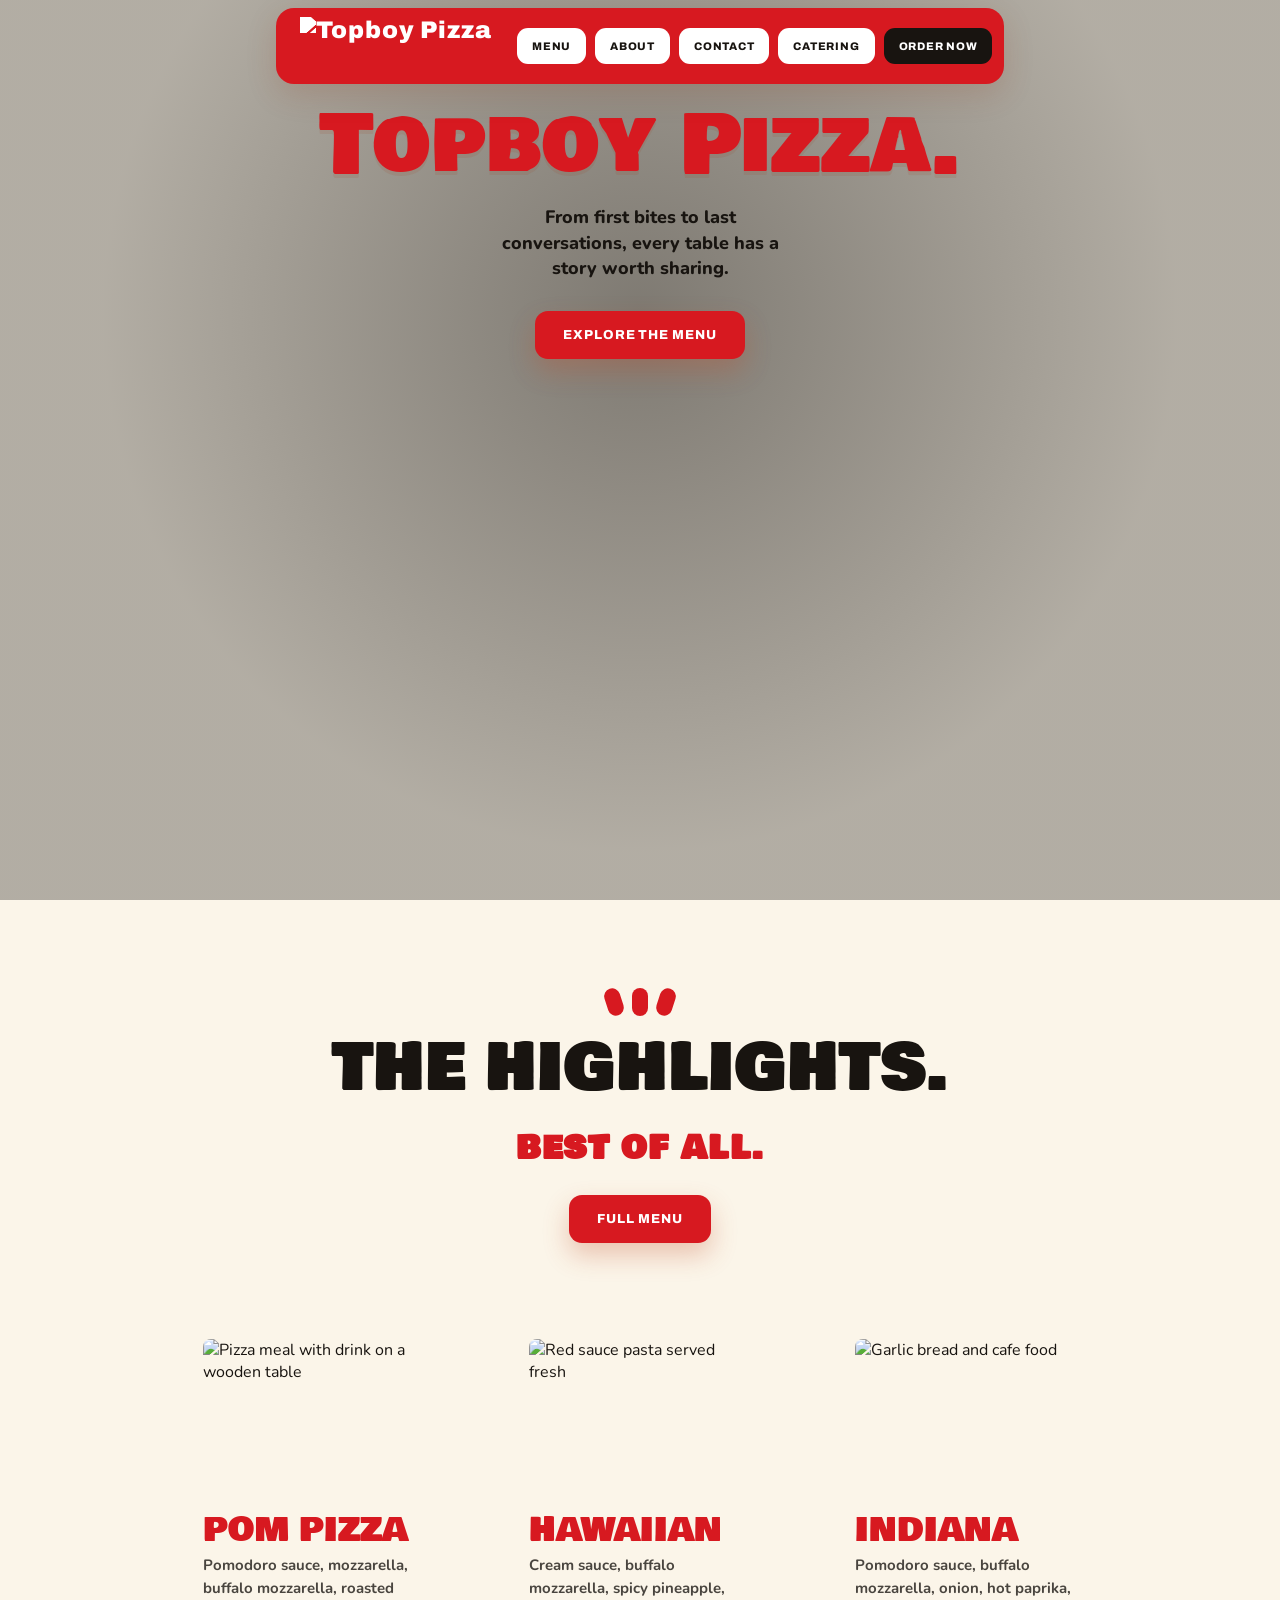
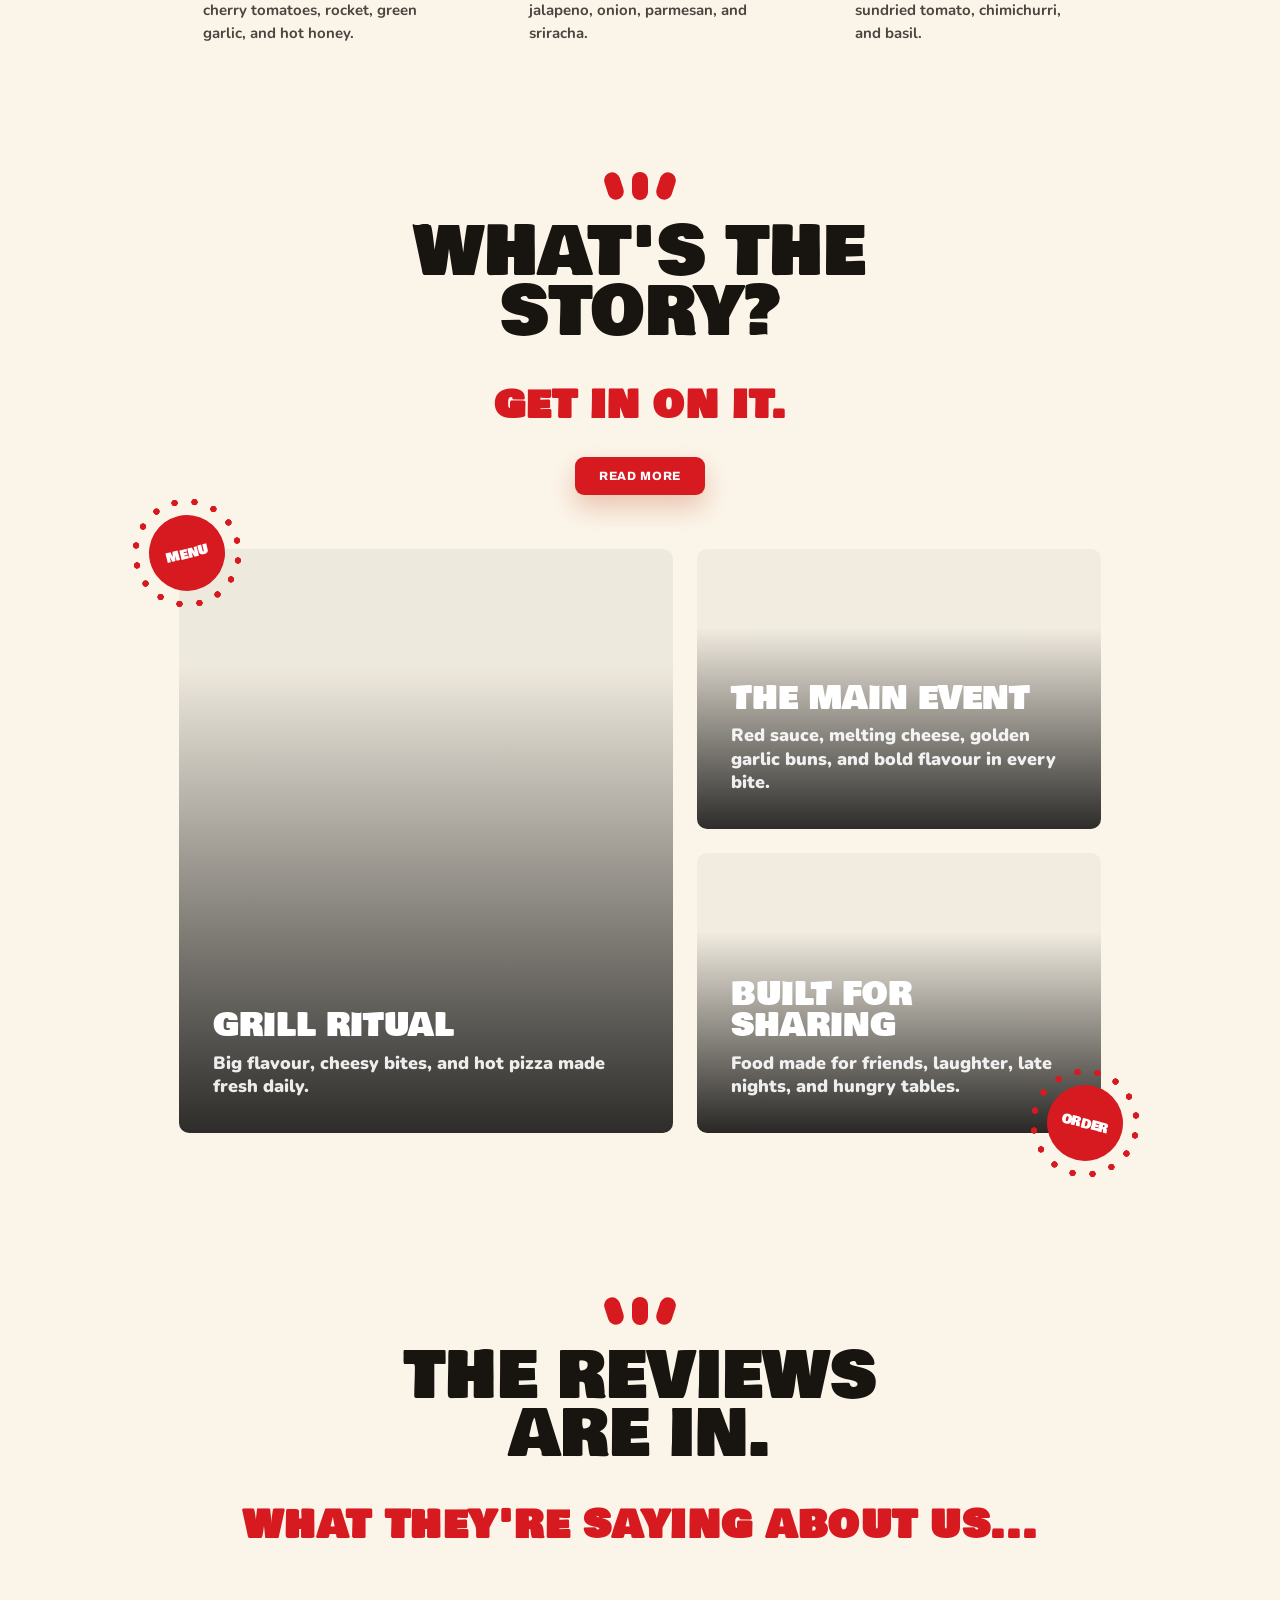
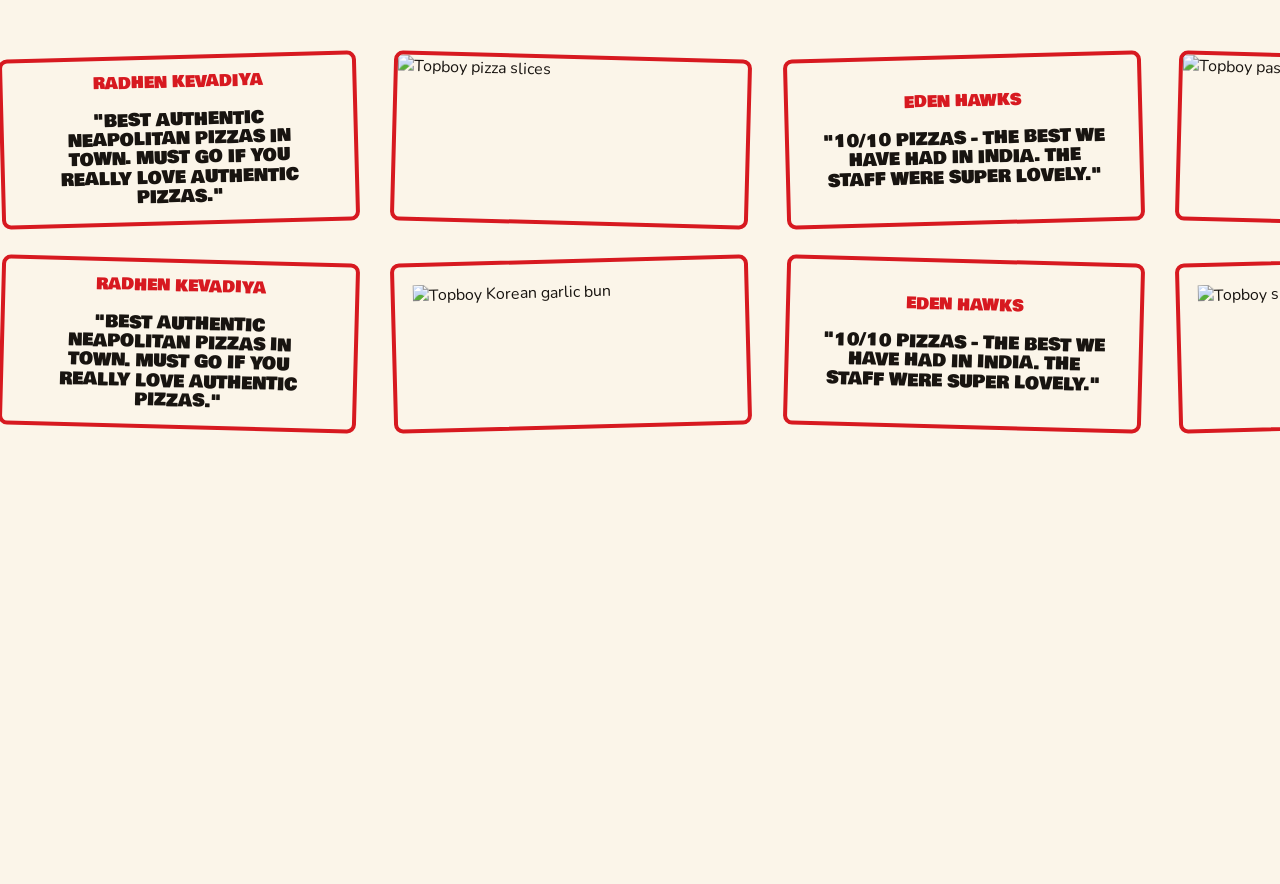
==== index.html @ f0a6d288 "Add files via upload" ====
<!doctype html>
<html lang="en">
  <head>
    <meta charset="utf-8" />
    <meta name="viewport" content="width=device-width, initial-scale=1" />
    <title>Topboy Pizza</title>
    <meta
      name="description"
      content="Topboy Pizza is a playful fast-casual pizza spot serving pizza, pasta, coffee, cheesecake, and garlic buns."
    />
    <link rel="icon" type="image/png" sizes="32x32" href="assets/tb-favicon.png" />
    <link rel="shortcut icon" type="image/png" href="assets/tb-favicon.png" />
    <link rel="apple-touch-icon" sizes="180x180" href="assets/tb-favicon.png" />
    <link rel="preconnect" href="https://fonts.googleapis.com" />
    <link rel="preconnect" href="https://fonts.gstatic.com" crossorigin />
    <link
      href="https://fonts.googleapis.com/css2?family=Archivo:wght@600;700;800;900&family=Bowlby+One+SC&family=Nunito:wght@600;700;800;900&display=swap"
      rel="stylesheet"
    />
    <link rel="preconnect" href="https://images.unsplash.com" />
    <link rel="stylesheet" href="styles.css?v=20260728-1" />
  </head>
  <body>
    <header class="site-header" data-header>
      <nav class="nav-shell" aria-label="Primary navigation">
        <a class="logo" href="#top" aria-label="Topboy Pizza home">
          <img src="assets/tb-logo.png" alt="Topboy Pizza" />
        </a>
        <button class="nav-toggle" type="button" aria-label="Open navigation menu" aria-expanded="false" data-nav-toggle>
          <span></span><span></span><span></span>
        </button>
        <a class="nav-btn" href="menu.html?v=20260605-2">MENU</a>
        <a class="nav-btn" href="about.html?v=20260605-1">ABOUT</a>
        <a class="nav-btn" href="contact.html?v=20260605-1">CONTACT</a>
        <a class="nav-btn" href="catering.html?v=20260606-1">CATERING</a>
        <a class="nav-btn nav-btn-dark" href="#" data-order-choice>ORDER NOW</a>
      </nav>
    </header>

    <main id="top">
      <section class="hero">
        <div class="hero-video" aria-hidden="true">
          <video autoplay muted loop playsinline preload="metadata">
            <source src="assets/pizza-making.mp4" type="video/mp4" />
          </video>
        </div>
        <div class="hero-overlay" aria-hidden="true"></div>
        <h1>Topboy Pizza.</h1>
        <p class="sub">
          From first bites to last conversations, every table has a story worth sharing.
        </p>
        <div class="cta-wrap">
          <a class="btn btn-rust" href="menu.html?v=20260605-2">EXPLORE THE MENU</a>
        </div>

      </section>

      <section class="block" id="menu">
        <div class="head-row reveal">
          <div class="menu-dots" aria-hidden="true"><span></span><span></span><span></span></div>
          <div>
            <h2>The Highlights.</h2>
            <p class="eyebrow">Best Of All.</p>
          </div>
          <a class="btn btn-rust" href="menu.html?v=20260605-2">FULL MENU</a>
        </div>
        <div class="cards">
          <article class="card reveal">
            <img
              class="card-photo"
              src="https://images.unsplash.com/photo-1546833999-b9f581a1996d?auto=format&fit=crop&w=900&q=85"
              alt="Pizza meal with drink on a wooden table"
            />
            <h3>Pom Pizza</h3>
            <p>
              Pomodoro sauce, mozzarella, buffalo mozzarella, roasted cherry
              tomatoes, rocket, green garlic, and hot honey.
            </p>
          </article>
          <article class="card reveal">
            <img
              class="card-photo"
              src="https://images.unsplash.com/photo-1621996346565-e3dbc646d9a9?auto=format&fit=crop&w=900&q=85"
              alt="Red sauce pasta served fresh"
            />
            <h3>Hawaiian</h3>
            <p>
              Cream sauce, buffalo mozzarella, spicy pineapple, jalapeno,
              onion, parmesan, and sriracha.
            </p>
          </article>
          <article class="card reveal">
            <img
              class="card-photo"
              src="https://images.unsplash.com/photo-1587978810177-37d066c36f2c?auto=format&fit=crop&w=900&q=85"
              alt="Garlic bread and cafe food"
            />
            <h3>Indiana</h3>
            <p>
              Pomodoro sauce, buffalo mozzarella, onion, hot paprika, sundried
              tomato, chimichurri, and basil.
            </p>
          </article>
        </div>
      </section>

      <section class="block" id="about">
        <div class="head-row story-heading reveal">
          <div class="menu-dots" aria-hidden="true"><span></span><span></span><span></span></div>
          <div>
            <h2>What's The<br />Story?</h2>
            <p class="eyebrow">Get in on it.</p>
          </div>
          <a class="btn btn-rust" href="#order">READ MORE</a>
        </div>
        <div class="story">
          <article class="tile reveal" data-tile-link="about.html?v=20260605-1" role="link" tabindex="0">
            <a class="story-badge story-badge-menu" href="menu.html?v=20260605-2">MENU</a>
            <h3>Grill Ritual</h3>
            <p>Big flavour, cheesy bites, and hot pizza made fresh daily.</p>
          </article>
          <article class="tile reveal" data-tile-link="about.html?v=20260605-1" role="link" tabindex="0">
            <h3>The Main Event</h3>
            <p>
              Red sauce, melting cheese, golden garlic buns, and bold flavour
              in every bite.
            </p>
          </article>
          <article class="tile reveal" data-tile-link="about.html?v=20260605-1" role="link" tabindex="0">
            <a class="story-badge story-badge-order" href="#" data-order-choice>ORDER</a>
            <h3>Built For Sharing</h3>
            <p>Food made for friends, laughter, late nights, and hungry tables.</p>
          </article>
        </div>
      </section>

      <section class="reviews" id="reviews">
        <div class="inner">
          <div class="head-row reveal">
            <div class="menu-dots" aria-hidden="true"><span></span><span></span><span></span></div>
            <div>
              <h2>The Reviews<br />Are In.</h2>
              <p class="eyebrow">What they're saying about us...</p>
            </div>
          </div>
        </div>
        <div class="review-wall" aria-label="Google customer reviews">
          <div class="review-row review-row-top">
            <article class="review-tile quote-tile tilt-left">
              <div class="review-meta"><span>Radhen Kevadiya</span></div>
              <p>"Best authentic Neapolitan pizzas in town. Must go."</p>
            </article>
            <article class="review-tile image-tile tilt-right">
              <img src="assets/catering-4.jpg" alt="Topboy pizza slices" />
            </article>
            <article class="review-tile quote-tile tilt-left">
              <div class="review-meta"><span>Eden Hawks</span></div>
              <p>"10/10 pizzas - the best we have had in India."</p>
            </article>
            <article class="review-tile image-tile tilt-right">
              <img src="assets/pesto-spaghetti.jpg" alt="Topboy pasta and food" />
            </article>
            <article class="review-tile quote-tile tilt-left" aria-hidden="true">
              <div class="review-meta"><span>Radhen Kevadiya</span></div>
              <p>"Best authentic Neapolitan pizzas in town. Must go."</p>
            </article>
            <article class="review-tile image-tile tilt-right" aria-hidden="true">
              <img src="assets/catering-4.jpg" alt="" />
            </article>
            <article class="review-tile quote-tile tilt-left" aria-hidden="true">
              <div class="review-meta"><span>Eden Hawks</span></div>
              <p>"10/10 pizzas - the best we have had in India."</p>
            </article>
            <article class="review-tile image-tile tilt-right" aria-hidden="true">
              <img src="assets/pesto-spaghetti.jpg" alt="" />
            </article>
          </div>
          <div class="review-row review-row-bottom">
            <article class="review-tile quote-tile tilt-right">
              <div class="review-meta"><span>Neel Makwana</span></div>
              <p>"Pizza was so good and totally worth it. Amazing and fresh."</p>
            </article>
            <article class="review-tile image-tile tilt-left">
              <img src="assets/korean-garlic-bun.png" alt="Topboy Korean garlic bun" />
            </article>
            <article class="review-tile quote-tile tilt-right">
              <div class="review-meta"><span>Subhangi Ghosh</span></div>
              <p>"Good ambience with a good range of fresh pizzas."</p>
            </article>
            <article class="review-tile image-tile tilt-left">
              <img src="assets/sriracha-sando.png" alt="Topboy sriracha sando" />
            </article>
            <article class="review-tile quote-tile tilt-right" aria-hidden="true">
              <div class="review-meta"><span>Neel Makwana</span></div>
              <p>"Pizza was so good and totally worth it. Amazing and fresh."</p>
            </article>
            <article class="review-tile image-tile tilt-left" aria-hidden="true">
              <img src="assets/korean-garlic-bun.png" alt="" />
            </article>
            <article class="review-tile quote-tile tilt-right" aria-hidden="true">
              <div class="review-meta"><span>Subhangi Ghosh</span></div>
              <p>"Good ambience with a good range of fresh pizzas."</p>
            </article>
            <article class="review-tile image-tile tilt-left" aria-hidden="true">
              <img src="assets/sriracha-sando.png" alt="" />
            </article>
          </div>
        </div>
      </section>

      <div class="final-gap" aria-hidden="true"></div>

      <section class="final" id="order">
        <div class="final-copy">
          <h2>What are you<br />waiting for?</h2>
          <p class="eyebrow">We're ready when you are.</p>
          <a class="btn btn-dark" href="#" data-order-choice>ORDER NOW</a>
        </div>
        <address class="contact-info">
          <img class="cta-contact-logo" src="assets/tb-logo.png" alt="Topboy Pizza" />
          <span class="contact-line">
            <svg viewBox="0 0 24 24" aria-hidden="true"><path d="M12 21s7-6.1 7-12A7 7 0 0 0 5 9c0 5.9 7 12 7 12Z"></path><circle cx="12" cy="9" r="2.5"></circle></svg>
            601, 6th Floor, Oz House, Athwalines, Surat, Gujarat 395007
          </span>
          <a class="contact-line" href="tel:+917096951113">
            <svg viewBox="0 0 24 24" aria-hidden="true"><path d="M22 16.9v3a2 2 0 0 1-2.2 2 19.8 19.8 0 0 1-8.6-3.1 19.4 19.4 0 0 1-6-6A19.8 19.8 0 0 1 2.1 4.2 2 2 0 0 1 4.1 2h3a2 2 0 0 1 2 1.7c.1 1 .4 2 .7 2.8a2 2 0 0 1-.5 2.1L8.1 9.9a16 16 0 0 0 6 6l1.3-1.3a2 2 0 0 1 2.1-.5c.9.3 1.8.6 2.8.7a2 2 0 0 1 1.7 2Z"></path></svg>
            070969 51113
          </a>
          <a class="contact-line" href="mailto:hello@topboypizza.com">
            <svg viewBox="0 0 24 24" aria-hidden="true"><path d="M4 4h16a2 2 0 0 1 2 2v12a2 2 0 0 1-2 2H4a2 2 0 0 1-2-2V6a2 2 0 0 1 2-2Z"></path><path d="m22 7-10 6L2 7"></path></svg>
            hello@topboypizza.com
          </a>
        </address>
        <div class="social-links" aria-label="Social links">
          <a href="https://www.instagram.com/topboypizzza.srt?igsh=MWt4dGN5dWxiZ2I4dw==" target="_blank" rel="noopener noreferrer" aria-label="Instagram">
            <svg viewBox="0 0 24 24" aria-hidden="true">
              <rect x="3" y="3" width="18" height="18" rx="5"></rect>
              <circle cx="12" cy="12" r="4"></circle>
              <circle cx="17.5" cy="6.5" r="1"></circle>
            </svg>
          </a>
          <a href="https://wa.me/917096951113" target="_blank" rel="noopener noreferrer" aria-label="WhatsApp">
            <svg viewBox="0 0 24 24" aria-hidden="true">
              <path d="M12 2a9.8 9.8 0 0 0-8.4 14.8L2.4 22l5.4-1.2A9.8 9.8 0 1 0 12 2Zm5.3 14.1c-.2.6-1.2 1.1-1.7 1.2-.5.1-1.1.2-3.3-.7-2.8-1.1-4.6-3.9-4.7-4.1-.1-.1-1.1-1.5-1.1-2.9 0-1.3.7-2 1-2.2.2-.2.5-.3.8-.3h.6c.2 0 .4 0 .6.5.2.6.8 2 .9 2.1.1.2.1.4 0 .6-.1.2-.2.3-.4.5l-.3.4c-.1.1-.3.3-.1.6.2.3.8 1.3 1.7 2.1 1.2 1 2.1 1.3 2.4 1.5.3.1.5.1.7-.1.2-.2.8-.9 1-1.2.2-.3.4-.2.7-.1.3.1 1.8.8 2.1 1 .3.1.5.2.6.4 0 .1 0 .6-.2 1.2Z"></path>
            </svg>
          </a>
        </div>
        <p class="final-copyright">© 2026 Topboy Pizza. All rights reserved.</p>
      </section>
    </main>

    <script src="script.js?v=20260710-2"></script>
  </body>
</html>
---- styles.css ----
﻿:root {
  --cream: #fbf5e9;
  --rust: #d71920;
  --rust-dark: #a80f16;
  --ink: #181410;
  --badge: #f4cab8;
  --white: #ffffff;
  --card: #f3e9d6;
  --hero-height: 100vh;
  --final-height: 100vh;
}

* {
  box-sizing: border-box;
  margin: 0;
  padding: 0;
}

html {
  scroll-behavior: smooth;
}

body {
  overflow-x: hidden;
  background: var(--cream);
  color: var(--ink);
  font-family: "Nunito", Arial, sans-serif;
}

main {
  overflow-x: clip;
}

a {
  color: inherit;
  text-decoration: none;
}

img {
  display: block;
}

.site-header {
  position: fixed;
  z-index: 60;
  top: 0;
  left: 0;
  width: 100%;
  display: flex;
  justify-content: center;
  padding: 8px 16px 0;
  transform: translateY(0);
  transition: transform 260ms ease;
}

.site-header.is-hidden {
  transform: translateY(-120%);
}

.nav-shell {
  display: flex;
  align-items: center;
  gap: 9px;
  padding: 9px 12px;
  border-radius: 18px;
  background: var(--rust);
  box-shadow: 0 10px 30px rgba(150, 60, 30, 0.18);
}

.logo,
.foot-logo {
  color: var(--white);
  font-family: "Archivo", Arial, sans-serif;
  font-size: clamp(18px, 2.2vw, 24px);
  font-weight: 900;
  letter-spacing: 0.04em;
}

.logo {
  display: flex;
  min-width: 86px;
  align-items: center;
  justify-content: center;
  padding: 0 16px 0 12px;
}

.logo img {
  display: block;
  width: auto;
  height: 58px;
  object-fit: contain;
  filter: brightness(0) invert(1);
}

.nav-btn,
.btn {
  display: inline-flex;
  align-items: center;
  justify-content: center;
  border: 0;
  cursor: pointer;
  font-family: "Archivo", Arial, sans-serif;
  font-weight: 800;
  letter-spacing: 0.07em;
  transition: transform 180ms ease, box-shadow 180ms ease, background 180ms ease;
}

.nav-btn {
  min-height: 36px;
  padding: 0 15px;
  border-radius: 11px;
  background: var(--white);
  color: var(--ink);
  font-size: 11px;
}

.nav-btn:hover,
.btn:hover {
  transform: translateY(-3px);
}

.nav-btn-dark {
  background: var(--ink);
  color: var(--white);
}

.nav-btn-dark:hover,
.btn-dark:hover {
  background: #000;
}

.nav-toggle {
  display: none;
  width: 42px;
  height: 36px;
  align-content: center;
  gap: 3px;
  place-items: center;
  border: 0;
  border-radius: 11px;
  background: var(--white);
  color: var(--ink);
  cursor: pointer;
}

.nav-toggle span {
  display: block;
  width: 18px;
  height: 3px;
  border-radius: 999px;
  background: currentColor;
  transition: transform 180ms ease, opacity 180ms ease;
}

.site-header.is-menu-open .nav-toggle span:nth-child(1) {
  transform: translateY(6px) rotate(45deg);
}

.site-header.is-menu-open .nav-toggle span:nth-child(2) {
  opacity: 0;
}

.site-header.is-menu-open .nav-toggle span:nth-child(3) {
  transform: translateY(-6px) rotate(-45deg);
}

.hero {
  position: fixed;
  z-index: 1;
  inset: 0 0 auto;
  width: 100%;
  min-height: 100vh;
  height: var(--hero-height);
  overflow: hidden;
  padding: 108px 20px 28px;
  text-align: center;
}

.hero.is-past {
  visibility: hidden;
}

.block,
.reviews,
.final,
.site-footer {
  position: relative;
  z-index: 2;
}

.hero + .block {
  margin-top: var(--hero-height);
}

.block,
.final {
  background: var(--cream);
}

#about {
  padding-top: 16px;
}

.hero > :not(.hero-video, .hero-overlay) {
  position: relative;
  z-index: 3;
}

.hero-video,
.hero-overlay {
  position: absolute;
  inset: 0;
}

.hero-video {
  z-index: 0;
  overflow: hidden;
  background: var(--ink);
  pointer-events: none;
}

.hero-video video {
  position: absolute;
  inset: 0;
  width: 100%;
  height: 100%;
  object-fit: cover;
}

.hero-overlay {
  z-index: 1;
  background:
    radial-gradient(circle at 50% 35%, rgba(251, 245, 233, 0.28), rgba(251, 245, 233, 0.58) 62%),
    rgba(251, 245, 233, 0.24);
}

.badge {
  display: inline-flex;
  align-items: center;
  gap: 8px;
  padding: 9px 16px;
  border-radius: 30px;
  background: var(--badge);
  color: var(--rust);
  font-family: "Archivo", Arial, sans-serif;
  font-size: 13px;
  font-weight: 800;
  letter-spacing: 0.08em;
}

h1,
h2,
h3 {
  font-family: "Bowlby One SC", Impact, sans-serif;
  font-weight: 400;
  letter-spacing: 0;
}

.hero h1 {
  max-width: 100%;
  margin: 0 auto;
  color: var(--rust);
  font-size: clamp(34px, 7vw, 82px);
  line-height: 0.92;
  white-space: nowrap;
  text-shadow: 0 4px 0 rgba(165, 63, 31, 0.12);
}

.sub {
  max-width: 26ch;
  margin: 22px auto 0;
  font-size: clamp(14px, 1.6vw, 18px);
  font-weight: 800;
  line-height: 1.4;
}

.cta-wrap {
  display: flex;
  flex-direction: column;
  align-items: center;
  gap: 16px;
  margin-top: 30px;
}

.btn {
  min-height: 48px;
  padding: 0 28px;
  border-radius: 13px;
  font-size: 13px;
}

.btn-dark {
  background: var(--ink);
  color: var(--white);
  box-shadow: 0 12px 26px rgba(20, 16, 10, 0.22);
}

.btn-rust {
  background: var(--rust);
  color: var(--white);
  box-shadow: 0 12px 26px rgba(194, 80, 43, 0.3);
}

.btn-rust:hover {
  background: var(--rust-dark);
}

.psst {
  display: flex;
  align-items: center;
  justify-content: center;
  gap: 18px;
  margin-top: 26px;
  color: #c9b79c;
  font-family: "Bowlby One SC", Impact, sans-serif;
  font-size: 15px;
  letter-spacing: 0.12em;
}

.psst span {
  animation: nudge 1.4s ease-in-out infinite;
}

@keyframes nudge {
  50% {
    transform: translateY(4px);
  }
}

.block {
  width: 100%;
  max-width: none;
  margin: 0 auto;
  padding: 88px 0;
}

.head-row {
  display: flex;
  flex-direction: column;
  align-items: center;
  justify-content: center;
  gap: 22px;
  margin-bottom: 72px;
  text-align: center;
}

.head-row h2 {
  color: var(--ink);
  font-size: clamp(44px, 5vw, 72px);
  line-height: 0.95;
  text-transform: uppercase;
}

.eyebrow {
  margin-top: 24px;
  color: var(--rust);
  font-family: "Bowlby One SC", Impact, sans-serif;
  font-size: clamp(24px, 2.5vw, 36px);
  font-weight: 900;
  letter-spacing: 0.04em;
  opacity: 1;
  text-transform: uppercase;
}

.menu-dots {
  display: flex;
  gap: 10px;
  justify-content: center;
}

.menu-dots span {
  width: 16px;
  height: 28px;
  border-radius: 999px;
  background: var(--rust);
}

.menu-dots span:nth-child(1) {
  transform: rotate(-18deg);
}

.menu-dots span:nth-child(3) {
  transform: rotate(18deg);
}

.story-heading {
  margin-bottom: 54px;
}

.story-heading h2 {
  font-size: clamp(42px, 5.2vw, 68px);
  line-height: 0.9;
}

.story-heading .eyebrow {
  margin-top: 34px;
  font-size: clamp(24px, 3vw, 38px);
}

.story-heading .btn {
  min-height: 38px;
  padding: 0 24px;
  border-radius: 9px;
  font-size: 12px;
}

.cards {
  display: grid;
  grid-template-columns: repeat(3, 1fr);
  gap: 56px;
  padding: 0 min(14vw, 230px);
}

.card {
  min-width: 0;
  padding: 24px;
  border-radius: 12px;
  background: transparent;
  transition: transform 250ms ease, box-shadow 250ms ease;
}

.card:hover,
.tile:hover {
  transform: translateY(-8px);
  box-shadow: none;
}

.card:nth-child(2) {
  padding: 24px;
  border-radius: 12px 12px 0 0;
  background: transparent;
}

.card:hover {
  background: #f2d2c4;
}

.card-photo {
  width: 100%;
  aspect-ratio: 1.5;
  border-radius: 8px;
  object-fit: cover;
}

.card h3 {
  margin: 28px 0 8px;
  color: var(--rust);
  font-size: clamp(26px, 2.6vw, 38px);
  line-height: 0.95;
  text-transform: uppercase;
}

.card p,
.tile p,
.rev-card p {
  font-size: 15px;
  font-weight: 700;
  line-height: 1.5;
  opacity: 0.78;
}

.story {
  display: grid;
  grid-template-columns: minmax(0, 1.1fr) minmax(0, 0.9fr);
  grid-template-rows: repeat(2, minmax(280px, 1fr));
  gap: 24px;
  padding: 0 min(14vw, 230px);
  overflow: visible;
}

.tile {
  position: relative;
  display: flex;
  min-height: 0;
  flex-direction: column;
  justify-content: flex-end;
  overflow: visible;
  padding: 34px;
  border-radius: 10px;
  color: var(--white);
  transition: transform 250ms ease, box-shadow 250ms ease;
}

.tile[data-tile-link] {
  cursor: pointer;
}

.tile:nth-child(1) {
  grid-row: 1 / span 2;
  background:
    linear-gradient(180deg, rgba(0, 0, 0, 0.05) 20%, rgba(0, 0, 0, 0.82) 100%),
    url("https://images.unsplash.com/photo-1610614819513-58e34989848b?auto=format&fit=crop&w=1200&q=85") center/cover;
}

.tile::after {
  position: absolute;
  inset: 0;
  z-index: 0;
  content: "";
  border-radius: inherit;
  pointer-events: none;
}

.tile > :not(.story-badge) {
  position: relative;
  z-index: 1;
}

.tile:nth-child(2) {
  background:
    linear-gradient(180deg, rgba(0, 0, 0, 0.04) 28%, rgba(0, 0, 0, 0.82) 100%),
    url("assets/catering-1.jpg") center/cover;
}

.tile:nth-child(3) {
  background:
    linear-gradient(180deg, rgba(0, 0, 0, 0.04) 28%, rgba(0, 0, 0, 0.84) 100%),
    url("https://images.unsplash.com/photo-1519671482749-fd09be7ccebf?auto=format&fit=crop&w=900&q=85") center/cover;
}

.story-badge {
  position: absolute;
  z-index: 4;
  display: grid;
  width: 76px;
  height: 76px;
  place-items: center;
  border-radius: 50%;
  background: var(--rust);
  color: var(--white);
  font-family: "Bowlby One SC", Impact, sans-serif;
  font-size: 13px;
  line-height: 1;
  transform: rotate(-14deg);
  transition: scale 220ms ease, filter 220ms ease;
}

.story-badge::before {
  position: absolute;
  z-index: -1;
  inset: -18px;
  content: "";
  border-radius: 50%;
  background:
    radial-gradient(circle at 50% 4%, var(--rust) 0 3px, transparent 3.5px),
    radial-gradient(circle at 67.5% 7.5%, var(--rust) 0 3px, transparent 3.5px),
    radial-gradient(circle at 82.4% 17.6%, var(--rust) 0 3px, transparent 3.5px),
    radial-gradient(circle at 92.5% 32.5%, var(--rust) 0 3px, transparent 3.5px),
    radial-gradient(circle at 96% 50%, var(--rust) 0 3px, transparent 3.5px),
    radial-gradient(circle at 92.5% 67.5%, var(--rust) 0 3px, transparent 3.5px),
    radial-gradient(circle at 82.4% 82.4%, var(--rust) 0 3px, transparent 3.5px),
    radial-gradient(circle at 67.5% 92.5%, var(--rust) 0 3px, transparent 3.5px),
    radial-gradient(circle at 50% 96%, var(--rust) 0 3px, transparent 3.5px),
    radial-gradient(circle at 32.5% 92.5%, var(--rust) 0 3px, transparent 3.5px),
    radial-gradient(circle at 17.6% 82.4%, var(--rust) 0 3px, transparent 3.5px),
    radial-gradient(circle at 7.5% 67.5%, var(--rust) 0 3px, transparent 3.5px),
    radial-gradient(circle at 4% 50%, var(--rust) 0 3px, transparent 3.5px),
    radial-gradient(circle at 7.5% 32.5%, var(--rust) 0 3px, transparent 3.5px),
    radial-gradient(circle at 17.6% 17.6%, var(--rust) 0 3px, transparent 3.5px),
    radial-gradient(circle at 32.5% 7.5%, var(--rust) 0 3px, transparent 3.5px);
  animation: badge-spin 18s linear infinite;
}

.story-badge:hover {
  scale: 1.08;
  filter: drop-shadow(0 12px 18px rgba(24, 20, 16, 0.18));
}

@keyframes badge-spin {
  to {
    transform: rotate(360deg);
  }
}

.story-badge-menu {
  top: -34px;
  left: -30px;
}

.story-badge-order {
  right: -22px;
  bottom: -28px;
  transform: rotate(14deg);
}

.tile h3 {
  margin-bottom: 10px;
  color: var(--white);
  font-size: clamp(28px, 2.5vw, 38px);
  line-height: 0.98;
  text-transform: uppercase;
}

.tile p {
  max-width: 520px;
  color: var(--white);
  font-size: clamp(15px, 1.4vw, 20px);
  font-weight: 900;
  line-height: 1.32;
  opacity: 0.9;
}

.reviews {
  overflow: hidden;
  padding: 76px 0 64px;
  background: var(--cream);
  color: var(--ink);
}

.reviews .inner {
  width: 100%;
  max-width: none;
  margin: 0 auto;
  padding: 0;
}

.reviews h2 {
  color: var(--ink);
  font-size: clamp(42px, 5vw, 68px);
  line-height: 0.9;
}

.reviews .eyebrow {
  color: var(--rust);
  margin-top: 34px;
  font-size: clamp(24px, 3vw, 38px);
}

.reviews .btn {
  min-height: 38px;
  padding: 0 24px;
  border-radius: 9px;
  font-size: 12px;
}

.review-wall {
  display: grid;
  gap: 34px;
  overflow: hidden;
  padding: 28px 0 14px;
}

.review-row {
  display: flex;
  width: max-content;
  gap: 34px;
  animation: review-scroll 34s linear infinite;
}

.review-row-bottom {
  animation-direction: reverse;
  animation-duration: 40s;
}

.review-tile {
  width: clamp(320px, 28vw, 470px);
  height: 170px;
  flex: 0 0 auto;
  overflow: hidden;
  border: 4px solid var(--rust);
  border-radius: 9px;
  background: var(--cream);
}

.quote-tile {
  display: flex;
  flex-direction: column;
  justify-content: center;
  padding: 26px 34px;
  text-align: center;
}

.image-tile img {
  width: 100%;
  height: 100%;
  object-fit: cover;
}

.image-tile img[src$=".png"] {
  padding: 18px;
  object-fit: contain;
}

.review-meta {
  display: flex;
  justify-content: center;
  width: 100%;
  margin-bottom: 20px;
  color: var(--rust);
  font-family: "Bowlby One SC", Impact, sans-serif;
  font-size: 16px;
  line-height: 1;
  text-align: center;
  text-transform: uppercase;
}

.quote-tile p {
  color: var(--ink);
  font-family: "Bowlby One SC", Impact, sans-serif;
  font-size: clamp(15px, 1.35vw, 22px);
  line-height: 1.12;
  text-transform: uppercase;
}

.tilt-left {
  transform: rotate(-1.5deg);
}

.tilt-right {
  transform: rotate(1.5deg);
}

@keyframes review-scroll {
  to {
    transform: translateX(-50%);
  }
}

.final {
  position: fixed;
  z-index: 0;
  right: 0;
  bottom: 0;
  left: 0;
  display: grid;
  grid-template-columns: minmax(0, 1fr) minmax(320px, 440px);
  grid-template-areas:
    "copy contact"
    "social copyright";
  gap: 30px 72px;
  min-height: 0;
  align-items: end;
  overflow: hidden;
  margin: 0;
  padding: 30px min(7vw, 110px) 18px;
  border-radius: 0;
  text-align: left;
  background: var(--rust);
}

.final-copy {
  grid-area: copy;
}

.final-gap {
  position: relative;
  z-index: 1;
  height: var(--final-reveal-height, 560px);
  background: transparent;
  pointer-events: none;
}

.final h2 {
  position: relative;
  z-index: 2;
  color: var(--cream);
  font-size: clamp(40px, 5vw, 76px);
  line-height: 0.95;
}

.final .eyebrow {
  position: relative;
  z-index: 2;
  margin: 22px 0 32px;
  color: var(--cream);
  font-size: clamp(15px, 1.5vw, 21px);
}

.final .btn {
  position: relative;
  z-index: 2;
}

.contact-info {
  grid-area: contact;
  display: grid;
  gap: 22px;
  justify-self: start;
  justify-items: start;
  width: min(100%, 430px);
  color: var(--cream);
  font-family: "Archivo", Arial, sans-serif;
  font-style: normal;
  font-size: clamp(16px, 1.45vw, 23px);
  font-weight: 900;
  line-height: 1.3;
  text-transform: uppercase;
}

.cta-contact-logo {
  width: min(118px, 22vw);
  height: auto;
  margin: 0 0 14px 34px;
  object-fit: contain;
  filter: brightness(0) invert(1);
}

.contact-info a {
  width: fit-content;
}

.contact-info a:hover {
  opacity: 0.75;
}

.contact-line {
  display: grid;
  grid-template-columns: 34px minmax(0, 1fr);
  gap: 16px;
  align-items: start;
}

.contact-line svg {
  width: 28px;
  height: 28px;
  fill: none;
  stroke: currentColor;
  stroke-width: 2.4;
  stroke-linecap: round;
  stroke-linejoin: round;
}

.social-links {
  position: static;
  grid-area: social;
  align-self: end;
  z-index: 3;
  display: flex;
  gap: 12px;
}

.social-links a {
  display: grid;
  width: 42px;
  height: 42px;
  place-items: center;
  border: 2px solid var(--cream);
  border-radius: 50%;
  color: var(--cream);
  transition: transform 180ms ease, background 180ms ease, color 180ms ease;
}

.social-links a:hover {
  transform: translateY(-3px);
  background: var(--cream);
  color: var(--rust);
}

.social-links svg {
  width: 21px;
  height: 21px;
  fill: none;
  stroke: currentColor;
  stroke-width: 2;
  stroke-linecap: round;
  stroke-linejoin: round;
}

.social-links a:nth-child(2) svg {
  fill: currentColor;
  stroke: none;
}

.final-copyright {
  grid-area: copyright;
  align-self: end;
  justify-self: start;
  margin: 0;
  color: var(--cream);
  font-family: Arial, Helvetica, sans-serif;
  font-size: clamp(15px, 1.2vw, 20px);
  line-height: 1.3;
}

.reveal {
  opacity: 0;
  transform: translateY(40px);
  transition: opacity 700ms ease, transform 700ms ease;
}

.reveal.show {
  opacity: 1;
  transform: none;
}

.menu-page {
  min-height: 100vh;
  background: #fbf8f1;
}

.menu-screen {
  position: relative;
  z-index: 2;
  min-height: 100vh;
  overflow: hidden;
  padding: 0 0 82px;
  background: #fbf8f1;
}

.menu-page .nav-shell {
  box-shadow: 0 14px 34px rgba(110, 42, 22, 0.14);
}

.menu-home {
  position: absolute;
  top: 48px;
  left: 28px;
  display: grid;
  width: 86px;
  height: 86px;
  place-items: center;
}

.menu-home img {
  width: 78px;
  height: 78px;
  object-fit: contain;
  filter: brightness(0) saturate(100%) invert(14%) sepia(94%) saturate(5620%) hue-rotate(353deg) brightness(94%) contrast(91%);
}

.menu-hero {
  display: grid;
  justify-items: center;
  padding: 150px 20px 0;
  text-align: center;
}

.menu-hero .menu-dots {
  margin-bottom: 26px;
}

.menu-hero h1 {
  color: var(--ink);
  font-family: "Bowlby One SC", Impact, sans-serif;
  font-weight: 400;
  font-size: clamp(44px, 5vw, 62px);
  letter-spacing: 0;
  line-height: 0.9;
  text-transform: uppercase;
}

.menu-location {
  display: inline-flex;
  align-items: center;
  gap: 8px;
  min-height: 28px;
  margin-top: 30px;
  padding: 0 12px;
  border-radius: 8px;
  background: #f7d1d3;
  color: var(--rust);
  font-family: "Archivo", Arial, sans-serif;
  font-size: 12px;
  font-weight: 900;
  line-height: 1;
}

.menu-location span {
  display: grid;
  width: 17px;
  height: 17px;
  place-items: center;
  border-radius: 5px;
  background: var(--rust);
  color: var(--white);
  font-size: 11px;
}

.menu-tabs {
  display: flex;
  flex-wrap: wrap;
  justify-content: center;
  gap: 10px;
  margin: 56px auto 0;
  padding: 0 18px;
}

.menu-tab {
  display: inline-flex;
  min-height: 30px;
  align-items: center;
  justify-content: center;
  border: 0;
  border-radius: 6px;
  padding: 0 16px;
  background: var(--rust);
  color: var(--white);
  cursor: pointer;
  font-family: "Archivo", Arial, sans-serif;
  font-size: 12px;
  font-weight: 900;
  transition: transform 180ms ease, background 180ms ease;
}

.menu-tab:hover {
  transform: translateY(-2px);
}

.menu-tab.is-active {
  background: var(--ink);
}

.menu-grid {
  display: grid;
  grid-template-columns: repeat(3, minmax(0, 1fr));
  gap: 28px;
  width: min(100% - 48px, 960px);
  margin: 58px auto 0;
}

.menu-card {
  min-width: 0;
  overflow: hidden;
  border-radius: 8px;
  background: transparent;
  box-shadow: none;
  transition: transform 250ms ease, background 250ms ease;
}

.menu-card::before {
  display: grid;
  width: 100%;
  height: 180px;
  place-items: center;
  content: "IMAGE";
  border: 2px dashed rgba(215, 25, 32, 0.28);
  border-radius: 8px;
  background: rgba(215, 25, 32, 0.05);
  color: rgba(215, 25, 32, 0.58);
  font-family: "Archivo", Arial, sans-serif;
  font-size: 12px;
  font-weight: 900;
}

.menu-card--photo::before {
  display: none;
}

.menu-card:hover {
  transform: translateY(-8px);
  background: #f2d2c4;
}

.menu-card[hidden] {
  display: none;
}

.menu-card-photo {
  display: grid;
  height: 180px;
  place-items: center;
  overflow: hidden;
  background: transparent;
}

.menu-card-photo img {
  width: 88%;
  height: 88%;
  object-fit: contain;
  filter: drop-shadow(0 18px 16px rgba(45, 22, 12, 0.24));
}

.menu-card--photo .menu-card-photo img {
  width: 100%;
  height: 100%;
  object-fit: cover;
  filter: none;
}

.menu-card-copy {
  display: grid;
  gap: 8px;
  padding: 18px 18px 20px;
}

.menu-card-kicker,
.menu-card-copy span {
  color: var(--rust);
  font-family: "Archivo", Arial, sans-serif;
  font-size: 12px;
  font-weight: 900;
  letter-spacing: 0.05em;
  text-transform: uppercase;
}

.menu-card-copy h2 {
  color: var(--ink);
  font-family: "Bowlby One SC", Impact, sans-serif;
  font-weight: 400;
  font-size: clamp(22px, 2.1vw, 30px);
  letter-spacing: 0;
  line-height: 0.95;
  text-transform: uppercase;
}

.menu-card-copy p:not(.menu-card-kicker) {
  color: rgba(24, 20, 16, 0.72);
  font-size: 14px;
  font-weight: 800;
  line-height: 1.35;
}

.menu-card-copy span {
  margin-top: 5px;
  font-size: 14px;
}

.about-page {
  min-height: 100vh;
  background: #fbf8f1;
}

.about-page .nav-shell {
  box-shadow: 0 14px 34px rgba(110, 42, 22, 0.14);
}

.about-intro {
  position: relative;
  z-index: 2;
  min-height: 650px;
  padding-top: 134px;
  background: #fbf8f1;
}

.about-hero {
  display: grid;
  justify-items: center;
  padding: 42px 20px 68px;
  text-align: center;
}

.about-hero .menu-dots {
  display: flex;
  margin-bottom: 20px;
}

.about-hero .menu-dots span {
  width: 12px;
  height: 22px;
}

.about-hero h1 {
  color: var(--ink);
  font-family: "Bowlby One SC", Impact, sans-serif;
  font-size: clamp(32px, 3.6vw, 50px);
  font-weight: 400;
  letter-spacing: 0;
  line-height: 0.95;
  text-transform: uppercase;
}

.about-origin {
  position: relative;
  width: min(68vw, 720px);
  aspect-ratio: 1.5;
  margin-top: 48px;
}

.about-slideshow {
  position: relative;
  width: 100%;
  height: 100%;
  overflow: hidden;
  border: 6px solid var(--rust);
  border-radius: 16px;
}

.about-slideshow img {
  position: absolute;
  inset: 0;
  width: 100%;
  height: 100%;
  object-fit: cover;
  opacity: 0;
  transition: opacity 300ms ease;
}

.about-slideshow img.is-active {
  opacity: 1;
}

.about-menu-badge {
  top: -34px;
  left: -34px;
  z-index: 3;
  width: 76px;
  height: 76px;
  font-size: 13px;
}

.about-story {
  display: grid;
  grid-template-columns: minmax(0, 0.9fr) minmax(0, 1.1fr);
  min-height: 620px;
  background: var(--rust);
  color: var(--white);
}

.about-story-copy {
  display: flex;
  flex-direction: column;
  justify-content: center;
  align-items: flex-start;
  padding: 72px min(7vw, 100px);
}

.about-kicker {
  margin-bottom: 18px;
  font-family: "Archivo", Arial, sans-serif;
  font-size: 13px;
  font-weight: 900;
  text-transform: uppercase;
}

.about-story h2,
.about-values h2 {
  font-family: "Bowlby One SC", Impact, sans-serif;
  font-weight: 400;
  letter-spacing: 0;
  text-transform: uppercase;
}

.about-story h2 {
  margin-bottom: 26px;
  font-size: clamp(38px, 4.5vw, 68px);
  line-height: 0.95;
}

.about-story-copy > p:not(.about-kicker) {
  max-width: 520px;
  margin-bottom: 18px;
  font-size: clamp(16px, 1.3vw, 20px);
  font-weight: 800;
  line-height: 1.5;
}

.about-story-copy .btn {
  margin-top: 16px;
  background: var(--ink);
}

.about-story-media {
  min-height: 520px;
  overflow: hidden;
}

.about-story-media video {
  width: 100%;
  height: 100%;
  object-fit: cover;
}

.about-manifesto {
  position: relative;
  z-index: 2;
  display: grid;
  justify-items: center;
  gap: 38px;
  padding: 88px min(12vw, 180px) 44px;
  background: #fbf8f1;
  text-align: center;
}

.about-manifesto p {
  max-width: 980px;
  color: var(--rust);
  font-family: "Bowlby One SC", Impact, sans-serif;
  font-size: clamp(15px, 1.4vw, 21px);
  font-weight: 400;
  letter-spacing: 0;
  line-height: 1.25;
  text-transform: uppercase;
}

.about-manifesto .about-manifesto-statement {
  max-width: 820px;
  color: var(--ink);
  font-size: clamp(15px, 1.4vw, 21px);
  line-height: 1.25;
}

.about-manifesto p:nth-of-type(3) {
  color: var(--ink);
}

.about-manifesto .btn {
  margin-top: 10px;
}

.about-values {
  display: grid;
  grid-template-columns: repeat(3, minmax(0, 1fr));
  gap: 0;
  padding: 80px min(7vw, 110px);
  background: #fbf8f1;
}

.about-values article {
  padding: 34px;
  border-right: 2px solid var(--rust);
}

.about-values article:last-child {
  border-right: 0;
}

.about-values span {
  color: var(--rust);
  font-family: "Archivo", Arial, sans-serif;
  font-size: 13px;
  font-weight: 900;
}

.about-values h2 {
  margin: 18px 0 12px;
  color: var(--ink);
  font-size: clamp(26px, 2.7vw, 40px);
  line-height: 0.98;
}

.about-values p {
  max-width: 28ch;
  font-size: 15px;
  font-weight: 800;
  line-height: 1.5;
}

.about-card-slider {
  position: relative;
  z-index: 2;
  overflow: hidden;
  padding: 20px 0 72px;
  background: #fbf8f1;
}

.about-card-track {
  display: flex;
  width: max-content;
  gap: 34px;
  align-items: center;
  animation: about-card-scroll 34s linear infinite;
}

.about-card-track img {
  width: clamp(230px, 20vw, 330px);
  aspect-ratio: 1.75;
  flex: 0 0 auto;
  border: 5px solid var(--rust);
  border-radius: 9px;
  object-fit: cover;
  transform: rotate(-1.5deg);
}

.about-card-track img:nth-child(even) {
  transform: rotate(1.5deg);
}

.about-card-track .instagram-post-card {
  width: clamp(230px, 20vw, 330px);
  aspect-ratio: 1.75;
  flex: 0 0 auto;
  overflow: hidden;
  border: 5px solid var(--rust);
  border-radius: 9px;
  background: var(--cream);
  transform: rotate(-1.5deg);
}

.about-card-track .instagram-post-card:nth-child(even) {
  transform: rotate(1.5deg);
}

.about-card-track .instagram-post-card img {
  width: 100%;
  height: 100%;
  border: 0;
  border-radius: 0;
  object-fit: cover;
  transform: none;
}

.about-card-track .instagram-post-card p {
  display: none;
}

.about-page .about-card-slider {
  padding-block: 32px 64px;
}

.about-page .about-card-track > img,
.about-page .about-card-track > video,
.about-page .about-card-track .instagram-post-card {
  width: clamp(220px, 20vw, 280px);
  aspect-ratio: 9 / 16;
}

.about-page .about-card-track > video {
  flex: 0 0 auto;
  border: 5px solid var(--rust);
  border-radius: 9px;
  background: #000;
  object-fit: cover;
  transform: rotate(-1.5deg);
}

.about-page .about-card-track > video:nth-child(even) {
  transform: rotate(1.5deg);
}

@keyframes about-card-scroll {
  to {
    transform: translateX(calc(-50% - 17px));
  }
}

.instagram-feed {
  position: relative;
  z-index: 2;
  display: grid;
  justify-items: center;
  padding: 62px 20px 76px;
  background: #fbf8f1;
  text-align: center;
}

.instagram-feed .menu-dots {
  margin-bottom: 22px;
}

.instagram-feed h2 {
  color: var(--ink);
  font-family: "Bowlby One SC", Impact, sans-serif;
  font-size: clamp(34px, 4vw, 56px);
  font-weight: 400;
  letter-spacing: 0;
  line-height: 0.95;
  text-transform: uppercase;
}

.instagram-feed p {
  max-width: 560px;
  margin: 20px 0 28px;
  font-size: clamp(15px, 1.3vw, 19px);
  font-weight: 900;
  line-height: 1.45;
}

.instagram-post-grid {
  display: grid;
  grid-template-columns: repeat(3, minmax(0, 1fr));
  gap: 18px;
  width: min(100%, 960px);
  margin-bottom: 30px;
}

.instagram-post-grid:empty {
  display: none;
}

.instagram-post-card {
  overflow: hidden;
  border: 5px solid var(--rust);
  border-radius: 9px;
  background: var(--cream);
  color: var(--ink);
  text-align: left;
  transition: transform 180ms ease;
}

.instagram-post-card:hover {
  transform: translateY(-4px);
}

.instagram-post-card img,
.instagram-post-card video {
  width: 100%;
  aspect-ratio: 1;
  object-fit: cover;
  background: #f2d2c4;
}

.instagram-post-card p {
  display: -webkit-box;
  overflow: hidden;
  min-height: 4.2em;
  margin: 0;
  padding: 14px;
  -webkit-box-orient: vertical;
  -webkit-line-clamp: 3;
  color: var(--ink);
  font-size: 13px;
  font-weight: 900;
}

.contact-page {
  min-height: 100vh;
  background: #fbf8f1;
}

.contact-screen {
  position: relative;
  z-index: 2;
  min-height: 100vh;
  padding: 168px min(5vw, 70px) 90px;
  background: #fbf8f1;
}

.contact-hero {
  display: grid;
  justify-items: center;
  text-align: center;
}

.contact-hero .menu-dots,
.contact-questions .menu-dots {
  margin-bottom: 26px;
}

.contact-hero .menu-dots span {
  width: 12px;
  height: 22px;
}

.contact-hero h1,
.contact-questions h2 {
  color: var(--ink);
  font-family: "Bowlby One SC", Impact, sans-serif;
  font-weight: 400;
  letter-spacing: 0;
  line-height: 0.95;
  text-transform: uppercase;
}

.contact-hero h1 {
  font-size: clamp(36px, 4.2vw, 54px);
}

.location-grid {
  display: grid;
  grid-template-columns: minmax(0, 1fr);
  gap: 14px;
  width: min(100%, 720px);
  margin: 68px auto 0;
}

.location-card {
  display: grid;
  gap: 16px;
  min-width: 0;
  padding: 24px;
  border-radius: 8px;
  background: var(--rust);
  color: var(--white);
}

.location-card h2 {
  font-family: "Bowlby One SC", Impact, sans-serif;
  font-size: clamp(24px, 2.4vw, 34px);
  font-weight: 400;
  letter-spacing: 0;
  line-height: 1;
  text-transform: uppercase;
}

.location-card a,
.location-card p {
  display: grid;
  grid-template-columns: 22px minmax(0, 1fr);
  gap: 10px;
  align-items: center;
  font-family: "Archivo", Arial, sans-serif;
  font-size: 14px;
  font-weight: 900;
  line-height: 1.35;
}

.location-card a:hover {
  opacity: 0.75;
}

.contact-questions {
  display: grid;
  justify-items: center;
  margin-top: 82px;
  text-align: center;
}

.contact-questions h2 {
  font-size: clamp(38px, 4.5vw, 60px);
}

.contact-form {
  display: grid;
  grid-template-columns: repeat(2, minmax(0, 1fr));
  gap: 18px;
  width: min(100%, 760px);
  margin-top: 42px;
  text-align: left;
}

.contact-form label {
  display: grid;
  gap: 8px;
  color: var(--rust);
  font-family: "Archivo", Arial, sans-serif;
  font-size: 12px;
  font-weight: 900;
  text-transform: uppercase;
}

.contact-form input,
.contact-form textarea {
  width: 100%;
  border: 2px solid var(--rust);
  border-radius: 7px;
  padding: 13px 14px;
  outline: none;
  background: transparent;
  color: var(--ink);
  font: 800 15px/1.4 "Nunito", Arial, sans-serif;
}

.contact-form input:focus,
.contact-form textarea:focus {
  box-shadow: 0 0 0 3px rgba(215, 25, 32, 0.12);
}

.contact-form-message,
.contact-form .btn {
  grid-column: 1 / -1;
}

.contact-form textarea {
  resize: vertical;
}

.contact-form .btn {
  width: fit-content;
  justify-self: center;
}

.catering-page {
  min-height: 100vh;
  background: #fbf8f1;
}

.catering-page .site-header {
  position: fixed;
  top: 37px;
}

.catering-page .site-header.is-hidden {
  transform: translateY(calc(-120% - 42px));
}

.catering-screen {
  position: relative;
  z-index: 2;
  min-height: 100vh;
  padding: 168px min(7vw, 100px) 92px;
  background: #fbf8f1;
}

.catering-hero {
  display: grid;
  justify-items: center;
  text-align: center;
}

.catering-hero .menu-dots {
  margin-bottom: 26px;
}

.catering-hero h1 {
  max-width: 900px;
  color: var(--ink);
  font-family: "Bowlby One SC", Impact, sans-serif;
  font-size: clamp(42px, 5vw, 70px);
  font-weight: 400;
  letter-spacing: 0;
  line-height: 0.95;
  text-transform: uppercase;
}

.catering-hero p {
  max-width: 640px;
  margin: 28px 0 34px;
  font-size: clamp(16px, 1.5vw, 22px);
  font-weight: 900;
  line-height: 1.45;
}

.catering-grid {
  display: grid;
  grid-template-columns: repeat(2, minmax(0, 1fr));
  gap: 22px;
  width: min(100%, 860px);
  margin: 76px auto 0;
}

.catering-slider {
  width: calc(100% + min(14vw, 200px));
  margin: 78px calc(min(7vw, 100px) * -1) 0;
  padding: 12px 0;
}

.catering-slider .about-card-track {
  padding: 0 18px;
}

.catering-grid article {
  min-width: 0;
  padding: 28px;
  border-radius: 8px;
  background: var(--rust);
  color: var(--white);
}

.catering-grid span {
  font-family: "Archivo", Arial, sans-serif;
  font-size: 13px;
  font-weight: 900;
}

.catering-grid h2 {
  margin: 18px 0 12px;
  font-family: "Bowlby One SC", Impact, sans-serif;
  font-size: clamp(25px, 2.5vw, 38px);
  font-weight: 400;
  letter-spacing: 0;
  line-height: 0.98;
  text-transform: uppercase;
}

.catering-grid p {
  font-size: 15px;
  font-weight: 900;
  line-height: 1.45;
}

.catering-pdf-link {
  display: inline-flex;
  min-height: 42px;
  align-items: center;
  justify-content: center;
  margin-top: 24px;
  padding: 0 18px;
  border-radius: 8px;
  background: var(--ink);
  color: var(--white);
  font-family: "Archivo", Arial, sans-serif;
  font-size: 12px;
  font-weight: 900;
  text-transform: uppercase;
  transition: transform 180ms ease, background 180ms ease;
}

.catering-pdf-link:hover {
  transform: translateY(-2px);
  background: #000;
}

.order-dialog {
  position: fixed;
  inset: 50% auto auto 50%;
  transform: translate(-50%, -50%);
  width: min(92vw, 460px);
  border: 0;
  border-radius: 8px;
  padding: 40px 34px 34px;
  background: var(--cream);
  color: var(--ink);
  text-align: center;
  box-shadow: 0 30px 80px rgba(24, 20, 16, 0.34);
}

.order-dialog::backdrop {
  background: rgba(24, 20, 16, 0.72);
}

.order-dialog-close {
  position: absolute;
  top: 12px;
  right: 14px;
  display: grid;
  width: 34px;
  height: 34px;
  place-items: center;
  border: 0;
  background: transparent;
  color: var(--ink);
  cursor: pointer;
  font-size: 30px;
  line-height: 1;
}

.order-dialog-kicker {
  margin-bottom: 12px;
  color: var(--rust);
  font-family: "Archivo", Arial, sans-serif;
  font-size: 12px;
  font-weight: 900;
  text-transform: uppercase;
}

.order-dialog h2 {
  font-family: "Bowlby One SC", Impact, sans-serif;
  font-size: clamp(32px, 5vw, 48px);
  font-weight: 400;
  letter-spacing: 0;
  line-height: 1;
  text-transform: uppercase;
}

.order-dialog-links {
  display: grid;
  grid-template-columns: repeat(2, minmax(0, 1fr));
  gap: 12px;
  margin-top: 30px;
}

.order-provider {
  display: grid;
  min-height: 54px;
  place-items: center;
  border-radius: 7px;
  color: var(--white);
  font-family: "Archivo", Arial, sans-serif;
  font-size: 14px;
  font-weight: 900;
}

.order-provider-swiggy {
  background: #fc8019;
}

.order-provider-zomato {
  background: #e23744;
}

.order-provider:hover {
  transform: translateY(-2px);
}

@media (max-width: 820px) {
  :root {
    --hero-height: 86vh;
  }

  .hero {
    min-height: 0;
    height: var(--hero-height);
    padding: 102px 18px 24px;
  }

  .site-header {
    padding: 6px 10px 0;
  }

  .nav-shell {
    display: grid;
    grid-template-columns: minmax(0, 1fr) minmax(112px, auto) 36px;
    width: min(100%, 420px);
    gap: 8px;
    padding: 8px;
    border-radius: 16px;
  }

  .logo {
    min-width: 0;
    justify-content: flex-start;
    padding: 0 8px;
  }

  .logo img {
    height: 42px;
  }

  .nav-toggle {
    display: grid;
    grid-column: 3;
    grid-row: 1;
    width: 36px;
    background: transparent;
    color: var(--white);
  }

  .nav-btn {
    display: none;
    width: 100%;
    min-height: 42px;
    font-size: 11px;
  }

  .nav-btn-dark {
    display: inline-flex;
    grid-column: 2;
    grid-row: 1;
  }

  .site-header.is-menu-open .nav-btn:not(.nav-btn-dark) {
    display: inline-flex;
    grid-column: 1 / -1;
  }

  .cards,
  .story {
    grid-template-columns: 1fr;
  }

  .block {
    padding: 62px 0;
  }

  .head-row {
    gap: 16px;
    margin-bottom: 42px;
    padding: 0 18px;
  }

  .head-row h2 {
    font-size: clamp(34px, 11vw, 52px);
  }

  .eyebrow {
    margin-top: 14px;
    font-size: clamp(18px, 6vw, 27px);
  }

  .story {
    grid-template-rows: none;
    gap: 18px;
    padding: 0 18px;
  }

  .tile,
  .tile:nth-child(1) {
    grid-row: auto;
    min-height: 360px;
  }

  .story-badge {
    width: 86px;
    height: 86px;
    font-size: 14px;
  }

  .cards {
    gap: 28px;
    padding: 0 18px;
  }

  .card {
    padding: 18px;
  }

  .card h3 {
    margin-top: 20px;
  }

  .card:nth-child(2) {
    padding: 18px;
  }

  .foot-inner {
    flex-direction: column;
  }

  .final {
    grid-template-columns: 1fr;
    grid-template-areas:
      "copy"
      "contact"
      "social"
      "copyright";
    gap: 28px;
    min-height: 0;
    padding: 48px 22px 30px;
    text-align: center;
    width: 100%;
  }

  .contact-info {
    justify-self: center;
    justify-items: center;
  }

  .cta-contact-logo {
    margin-left: 0;
    width: 96px;
  }

  .social-links,
  .final-copyright {
    justify-self: center;
  }

  .menu-home {
    position: static;
    margin: 22px auto 0;
  }

  .menu-hero {
    padding-top: 132px;
  }

  .menu-grid {
    grid-template-columns: repeat(2, minmax(0, 1fr));
    width: min(100% - 28px, 620px);
  }

  .about-intro {
    padding-top: 115px;
  }

  .about-origin {
    width: min(84vw, 600px);
    margin-top: 42px;
  }

  .about-menu-badge {
    top: -28px;
    left: -8px;
    width: 68px;
    height: 68px;
    font-size: 12px;
  }

  .about-story {
    grid-template-columns: 1fr;
  }

  .about-story-media {
    min-height: 420px;
    order: -1;
  }

  .about-manifesto {
    gap: 28px;
    padding: 64px 22px 34px;
  }

  .about-values {
    grid-template-columns: 1fr;
    padding: 52px 22px;
  }

  .about-values article {
    border-right: 0;
    border-bottom: 2px solid var(--rust);
  }

  .about-values article:last-child {
    border-bottom: 0;
  }

  .about-card-slider {
    padding: 16px 0 54px;
  }

  .about-card-track {
    gap: 22px;
  }

  .about-card-track img {
    width: 250px;
  }

  .contact-screen {
    padding: 150px 18px 64px;
  }

  .location-grid,
  .contact-form,
  .catering-grid {
    grid-template-columns: 1fr;
  }

  .catering-screen {
    padding: 150px 18px 64px;
  }

  .contact-form-message,
  .contact-form .btn {
    grid-column: auto;
  }
}

@media (max-width: 520px) {
  body {
    width: 100%;
  }

  .nav-shell {
    width: 100%;
    grid-template-columns: minmax(0, 1fr) minmax(104px, auto) 36px;
  }

  .hero {
    padding-top: 94px;
  }

  .hero h1 {
    font-size: clamp(27px, 9vw, 38px);
    white-space: normal;
  }

  .sub {
    max-width: 24ch;
    margin-top: 14px;
    font-size: 12px;
  }

  .cta-wrap {
    margin-top: 20px;
  }

  .btn {
    width: min(310px, 100%);
  }

  .head-row {
    align-items: center;
    text-align: center;
  }

  .cards {
    padding: 0 14px;
  }

  .card-photo {
    aspect-ratio: 1.55;
  }

  .story {
    padding: 0 14px;
  }

  .tile,
  .tile:nth-child(1) {
    min-height: 300px;
    padding: 26px;
  }

  .reviews {
    padding: 54px 0 46px;
  }

  .review-tile {
    width: min(86vw, 340px);
  }

  .final {
    padding: 28px 18px 18px;
  }

  .final h2 {
    font-size: clamp(32px, 11vw, 46px);
  }

  .contact-info {
    font-size: 14px;
    text-align: left;
  }

  .contact-line {
    grid-template-columns: 26px minmax(0, 1fr);
    gap: 10px;
  }

  .menu-hero h1 {
    font-size: 36px;
  }

  .menu-tabs {
    margin-top: 38px;
  }

  .menu-grid {
    grid-template-columns: 1fr;
    margin-top: 36px;
  }

  .menu-card::before {
    height: 145px;
  }

  .about-hero h1,
  .contact-hero h1,
  .catering-hero h1 {
    font-size: clamp(30px, 10vw, 40px);
  }

  .about-origin {
    width: min(88vw, 420px);
  }

  .contact-screen,
  .catering-screen {
    padding-top: 136px;
  }

  .location-card,
  .catering-grid article {
    padding: 22px;
  }

  .order-dialog {
    padding: 36px 18px 24px;
  }

  .order-dialog-links {
    grid-template-columns: 1fr;
  }

}

@media (prefers-reduced-motion: reduce) {
  *,
  *::before,
  *::after {
    scroll-behavior: auto !important;
    animation-duration: 1ms !important;
    animation-iteration-count: 1 !important;
    transition-duration: 1ms !important;
  }
}
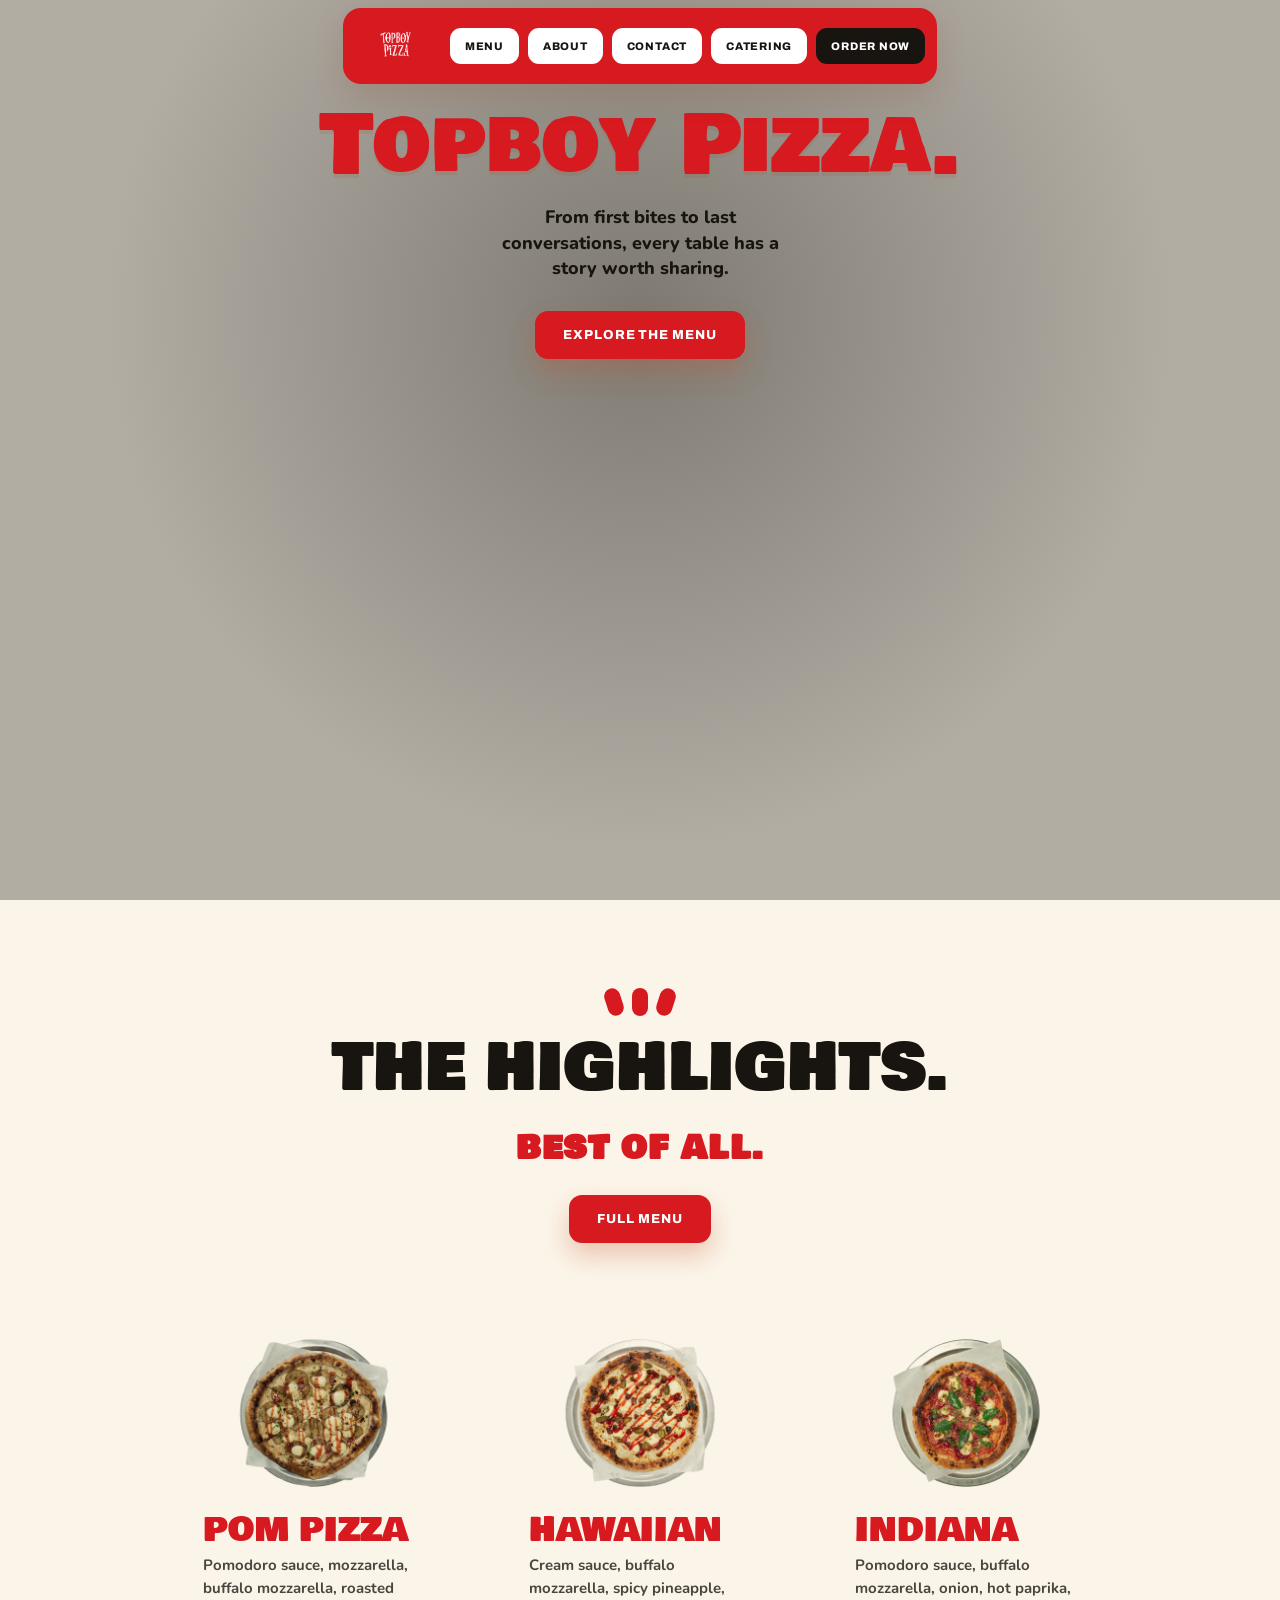
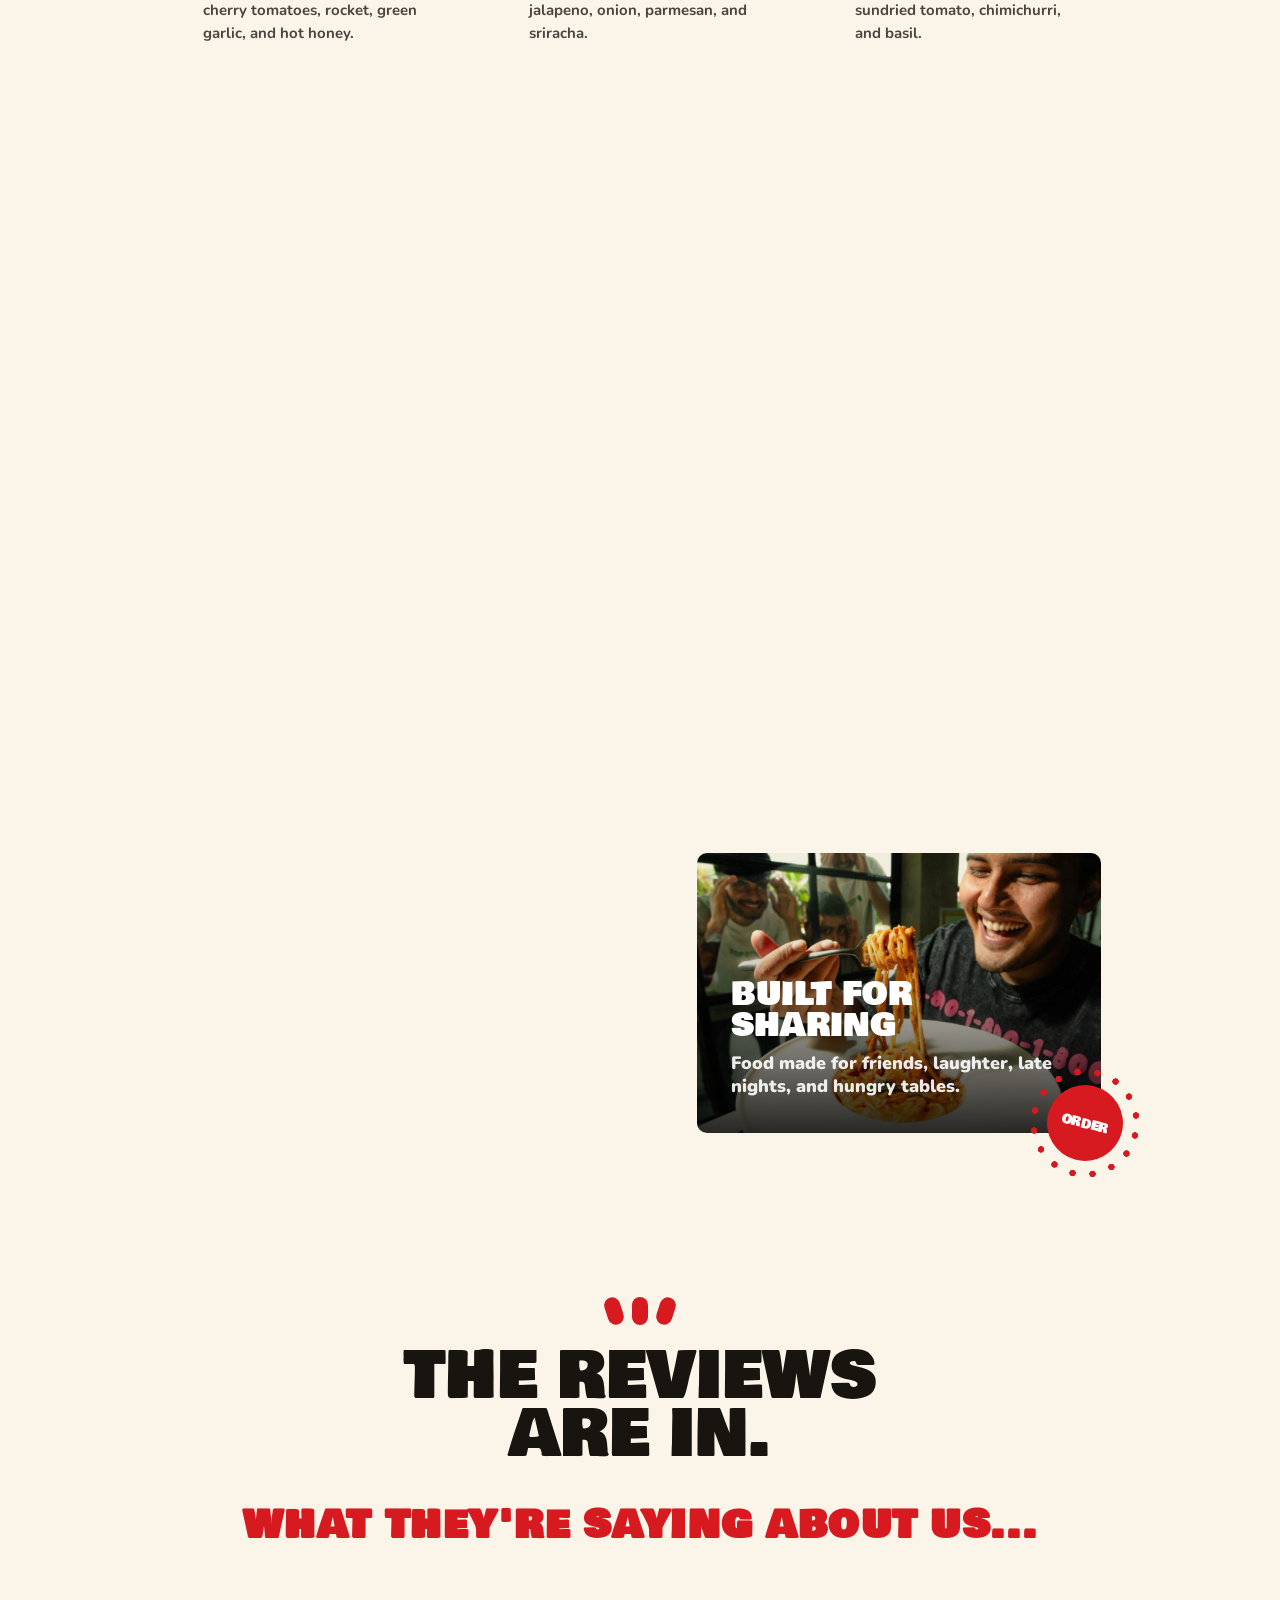
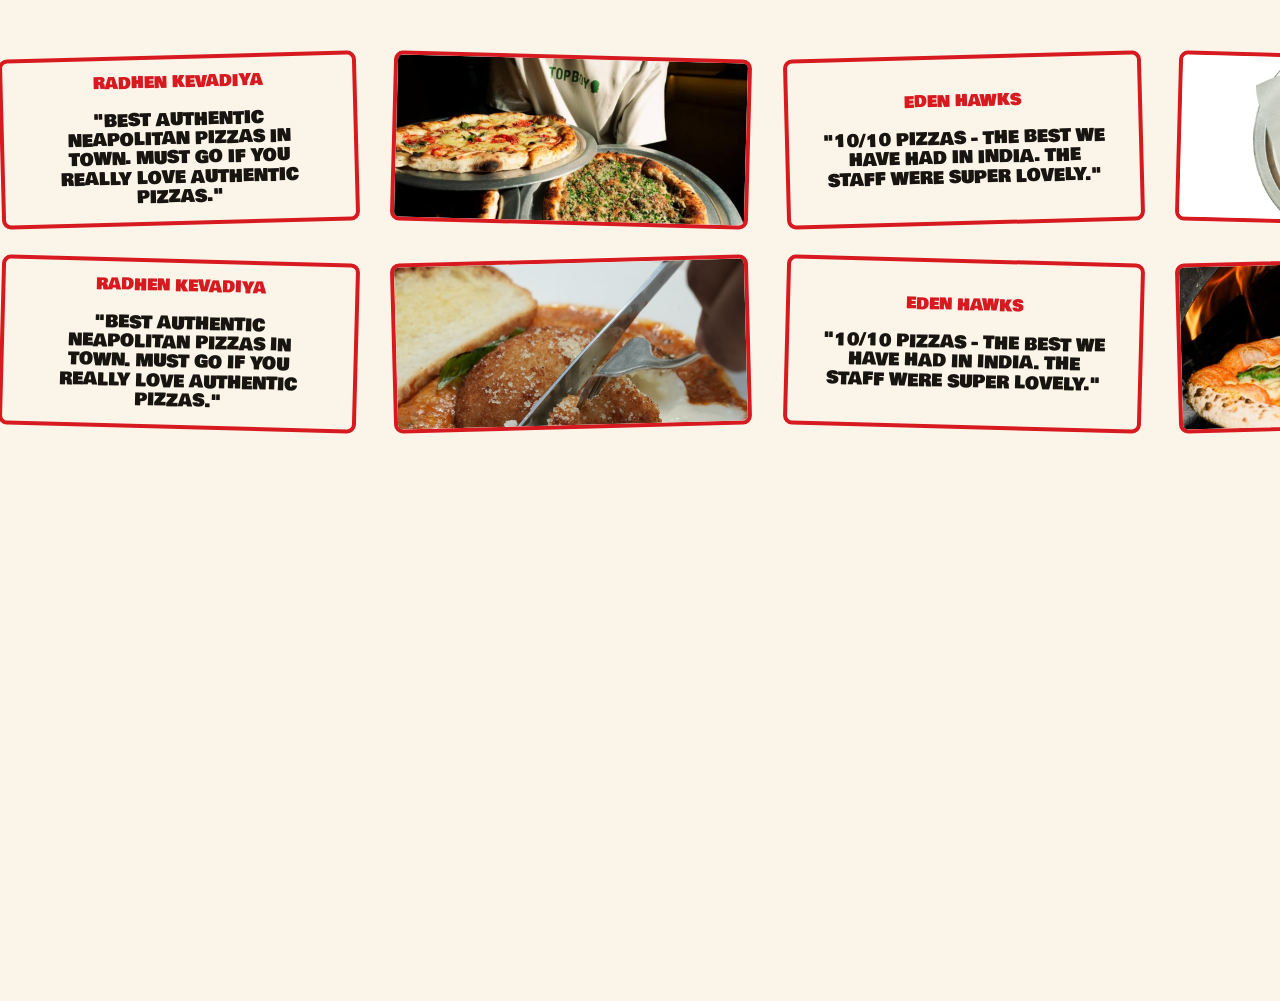
==== commit 07cd41b1: "Replace repository with complete Topboy website" ====
--- a/index.html
+++ b/index.html
@@ -18,7 +18,7 @@
       rel="stylesheet"
     />
     <link rel="preconnect" href="https://images.unsplash.com" />
-    <link rel="stylesheet" href="styles.css?v=20260728-1" />
+    <link rel="stylesheet" href="styles.css?v=20260829-2" />
   </head>
   <body>
     <header class="site-header" data-header>
@@ -67,9 +67,9 @@
         <div class="cards">
           <article class="card reveal">
             <img
-              class="card-photo"
-              src="https://images.unsplash.com/photo-1546833999-b9f581a1996d?auto=format&fit=crop&w=900&q=85"
-              alt="Pizza meal with drink on a wooden table"
+              class="card-photo card-photo--cutout"
+              src="assets/pom-pizza-home.png?v=20260829-1"
+              alt="Pom Pizza served on a metal tray"
             />
             <h3>Pom Pizza</h3>
             <p>
@@ -79,9 +79,9 @@
           </article>
           <article class="card reveal">
             <img
-              class="card-photo"
-              src="https://images.unsplash.com/photo-1621996346565-e3dbc646d9a9?auto=format&fit=crop&w=900&q=85"
-              alt="Red sauce pasta served fresh"
+              class="card-photo card-photo--cutout"
+              src="assets/hawaiian-home.png?v=20260829-1"
+              alt="Hawaiian pizza served on a metal tray"
             />
             <h3>Hawaiian</h3>
             <p>
@@ -91,9 +91,9 @@
           </article>
           <article class="card reveal">
             <img
-              class="card-photo"
-              src="https://images.unsplash.com/photo-1587978810177-37d066c36f2c?auto=format&fit=crop&w=900&q=85"
-              alt="Garlic bread and cafe food"
+              class="card-photo card-photo--cutout"
+              src="assets/indiana-white-bg.png"
+              alt="Indiana pizza served on a metal tray"
             />
             <h3>Indiana</h3>
             <p>
@@ -116,8 +116,8 @@
         <div class="story">
           <article class="tile reveal" data-tile-link="about.html?v=20260605-1" role="link" tabindex="0">
             <a class="story-badge story-badge-menu" href="menu.html?v=20260605-2">MENU</a>
-            <h3>Grill Ritual</h3>
-            <p>Big flavour, cheesy bites, and hot pizza made fresh daily.</p>
+            <h3>Oven-Fired</h3>
+            <p>Blazing heat, bubbling cheese, and a perfectly charred crust in every slice.</p>
           </article>
           <article class="tile reveal" data-tile-link="about.html?v=20260605-1" role="link" tabindex="0">
             <h3>The Main Event</h3>
@@ -151,28 +151,28 @@
               <p>"Best authentic Neapolitan pizzas in town. Must go."</p>
             </article>
             <article class="review-tile image-tile tilt-right">
-              <img src="assets/catering-4.jpg" alt="Topboy pizza slices" />
+              <img src="assets/review-pizzas.jpg" alt="Topboy pizzas ready to be served" />
             </article>
             <article class="review-tile quote-tile tilt-left">
               <div class="review-meta"><span>Eden Hawks</span></div>
               <p>"10/10 pizzas - the best we have had in India."</p>
             </article>
             <article class="review-tile image-tile tilt-right">
-              <img src="assets/pesto-spaghetti.jpg" alt="Topboy pasta and food" />
+              <img src="assets/INDIANA.jpg" alt="Topboy Indiana pizza" />
             </article>
             <article class="review-tile quote-tile tilt-left" aria-hidden="true">
               <div class="review-meta"><span>Radhen Kevadiya</span></div>
               <p>"Best authentic Neapolitan pizzas in town. Must go."</p>
             </article>
             <article class="review-tile image-tile tilt-right" aria-hidden="true">
-              <img src="assets/catering-4.jpg" alt="" />
+              <img src="assets/review-pizzas.jpg" alt="" />
             </article>
             <article class="review-tile quote-tile tilt-left" aria-hidden="true">
               <div class="review-meta"><span>Eden Hawks</span></div>
               <p>"10/10 pizzas - the best we have had in India."</p>
             </article>
             <article class="review-tile image-tile tilt-right" aria-hidden="true">
-              <img src="assets/pesto-spaghetti.jpg" alt="" />
+              <img src="assets/INDIANA.jpg" alt="" />
             </article>
           </div>
           <div class="review-row review-row-bottom">
@@ -181,28 +181,28 @@
               <p>"Pizza was so good and totally worth it. Amazing and fresh."</p>
             </article>
             <article class="review-tile image-tile tilt-left">
-              <img src="assets/korean-garlic-bun.png" alt="Topboy Korean garlic bun" />
+              <img src="assets/review-arancini.jpg" alt="Topboy arancini served in tomato sauce" />
             </article>
             <article class="review-tile quote-tile tilt-right">
               <div class="review-meta"><span>Subhangi Ghosh</span></div>
               <p>"Good ambience with a good range of fresh pizzas."</p>
             </article>
             <article class="review-tile image-tile tilt-left">
-              <img src="assets/sriracha-sando.png" alt="Topboy sriracha sando" />
+              <img src="assets/pizza-grill.jpeg" alt="Topboy pizza fresh from the grill" />
             </article>
             <article class="review-tile quote-tile tilt-right" aria-hidden="true">
               <div class="review-meta"><span>Neel Makwana</span></div>
               <p>"Pizza was so good and totally worth it. Amazing and fresh."</p>
             </article>
             <article class="review-tile image-tile tilt-left" aria-hidden="true">
-              <img src="assets/korean-garlic-bun.png" alt="" />
+              <img src="assets/review-arancini.jpg" alt="" />
             </article>
             <article class="review-tile quote-tile tilt-right" aria-hidden="true">
               <div class="review-meta"><span>Subhangi Ghosh</span></div>
               <p>"Good ambience with a good range of fresh pizzas."</p>
             </article>
             <article class="review-tile image-tile tilt-left" aria-hidden="true">
-              <img src="assets/sriracha-sando.png" alt="" />
+              <img src="assets/pizza-grill.jpeg" alt="" />
             </article>
           </div>
         </div>
--- a/styles.css
+++ b/styles.css
@@ -442,6 +442,12 @@
   object-fit: cover;
 }
 
+.card-photo--cutout {
+  object-fit: contain;
+  background: transparent;
+  mix-blend-mode: multiply;
+}
+
 .card h3 {
   margin: 28px 0 8px;
   color: var(--rust);
@@ -489,7 +495,7 @@
   grid-row: 1 / span 2;
   background:
     linear-gradient(180deg, rgba(0, 0, 0, 0.05) 20%, rgba(0, 0, 0, 0.82) 100%),
-    url("https://images.unsplash.com/photo-1610614819513-58e34989848b?auto=format&fit=crop&w=1200&q=85") center/cover;
+    url("assets/pizza-grill.jpeg") center/cover;
 }
 
 .tile::after {
@@ -515,7 +521,7 @@
 .tile:nth-child(3) {
   background:
     linear-gradient(180deg, rgba(0, 0, 0, 0.04) 28%, rgba(0, 0, 0, 0.84) 100%),
-    url("https://images.unsplash.com/photo-1519671482749-fd09be7ccebf?auto=format&fit=crop&w=900&q=85") center/cover;
+    url("assets/pizza-sharing.jpeg") center/cover;
 }
 
 .story-badge {
@@ -1067,6 +1073,14 @@
   filter: none;
 }
 
+.menu-card--cutout .menu-card-photo img {
+  width: 88%;
+  height: 88%;
+  object-fit: contain;
+  filter: drop-shadow(0 18px 16px rgba(45, 22, 12, 0.24));
+  mix-blend-mode: multiply;
+}
+
 .menu-card-copy {
   display: grid;
   gap: 8px;
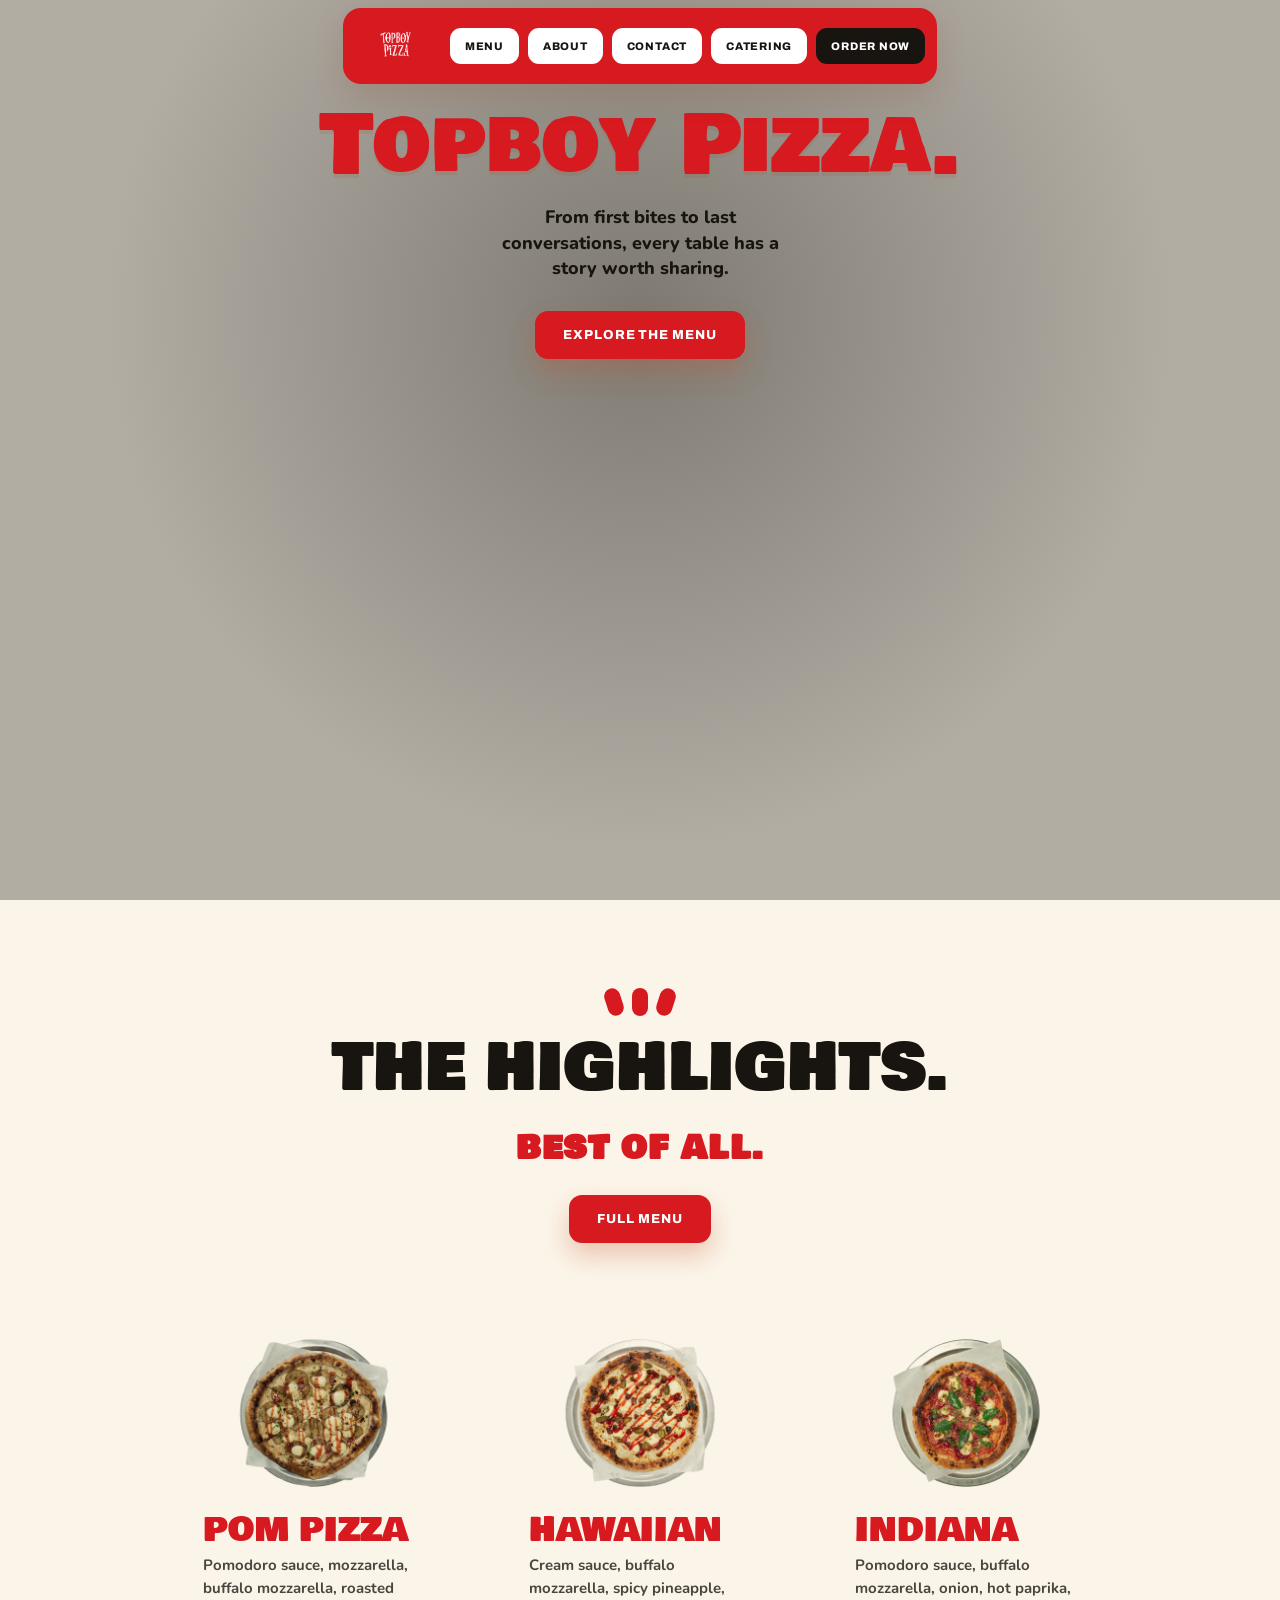
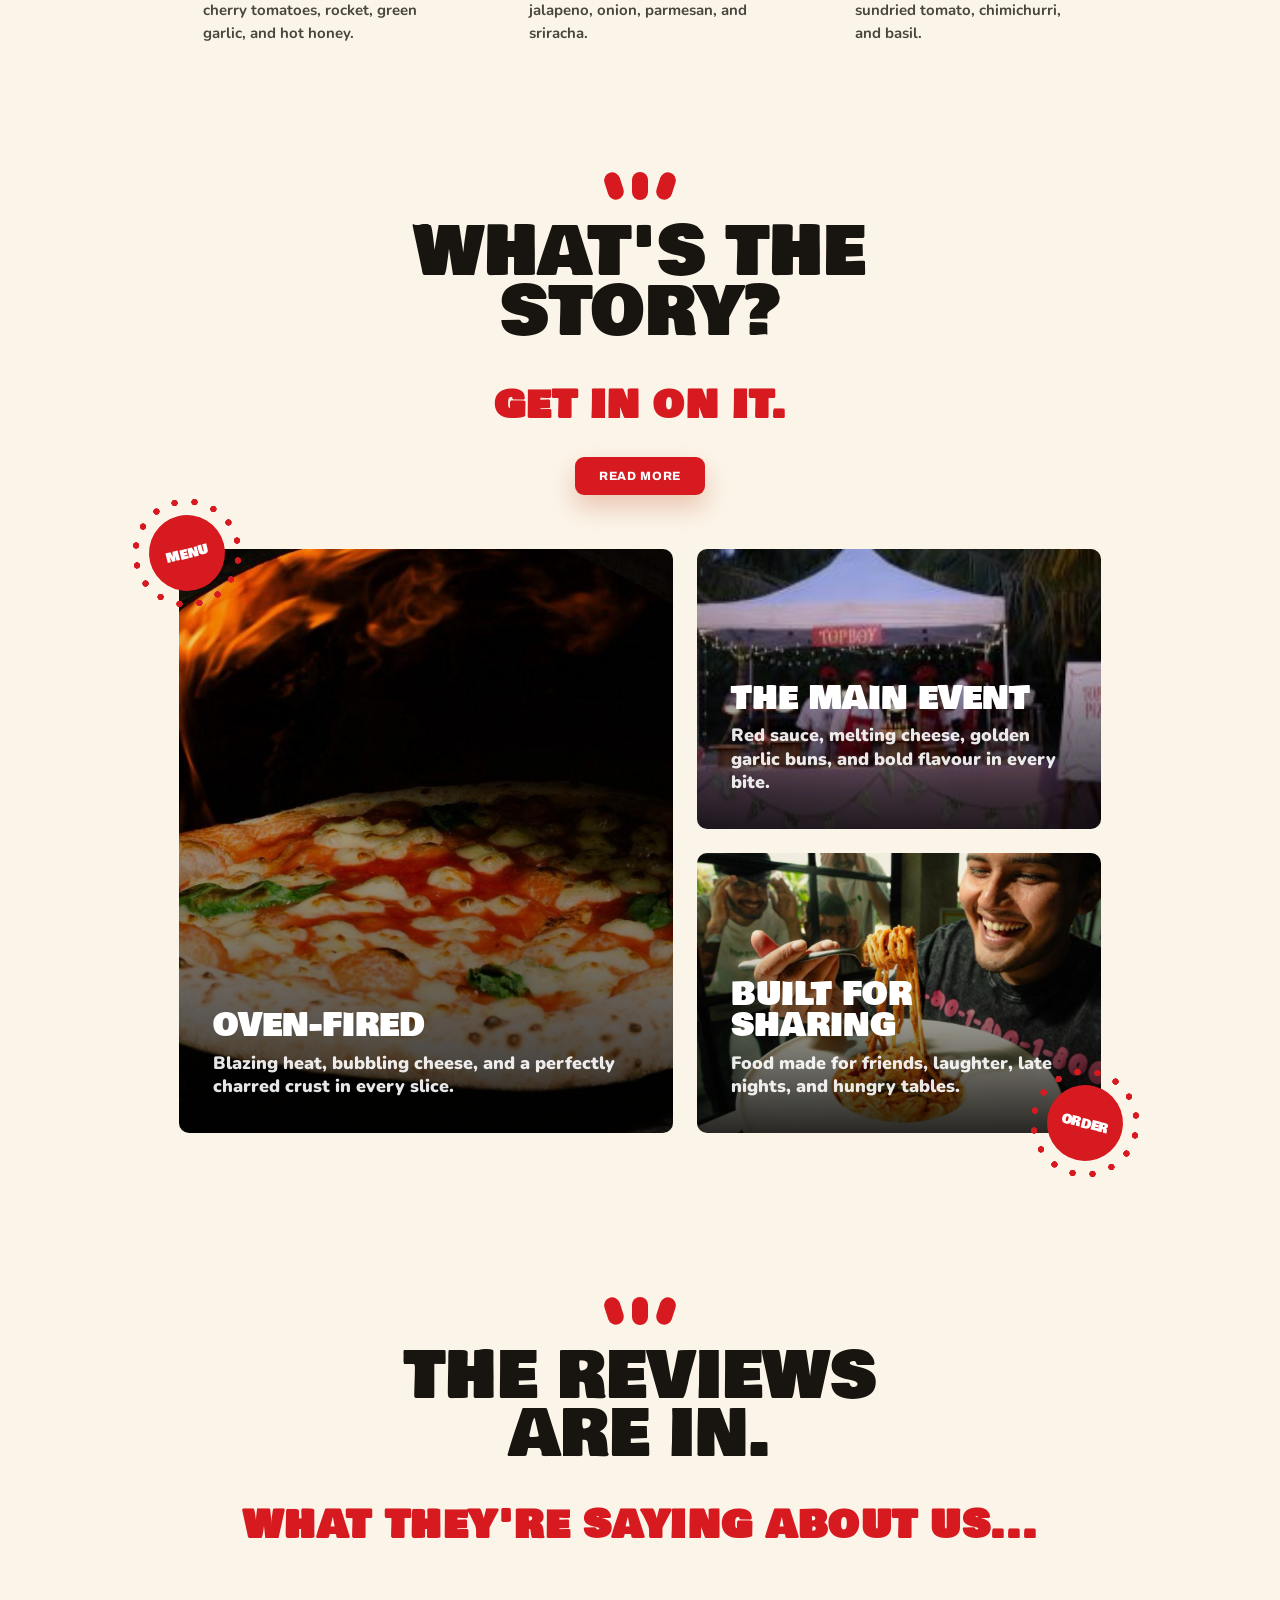
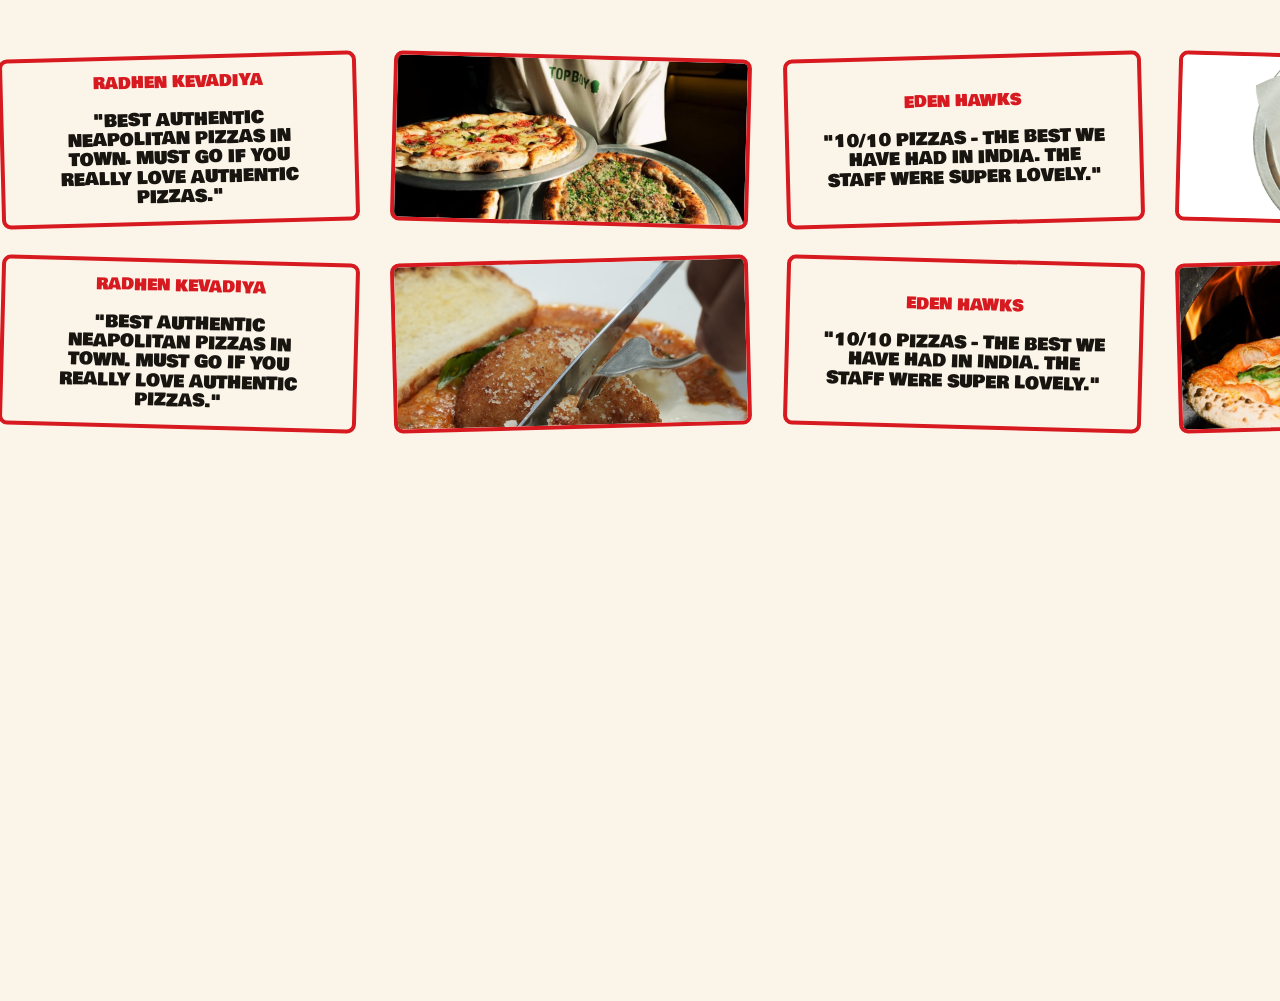
==== commit b098b29c: "Fix video playback on GitHub Pages" ====
--- a/index.html
+++ b/index.html
@@ -41,7 +41,7 @@
       <section class="hero">
         <div class="hero-video" aria-hidden="true">
           <video autoplay muted loop playsinline preload="metadata">
-            <source src="assets/pizza-making.mp4" type="video/mp4" />
+            <source src="assets/pizza-making.mp4?v=20260831-2" type="video/mp4" />
           </video>
         </div>
         <div class="hero-overlay" aria-hidden="true"></div>
